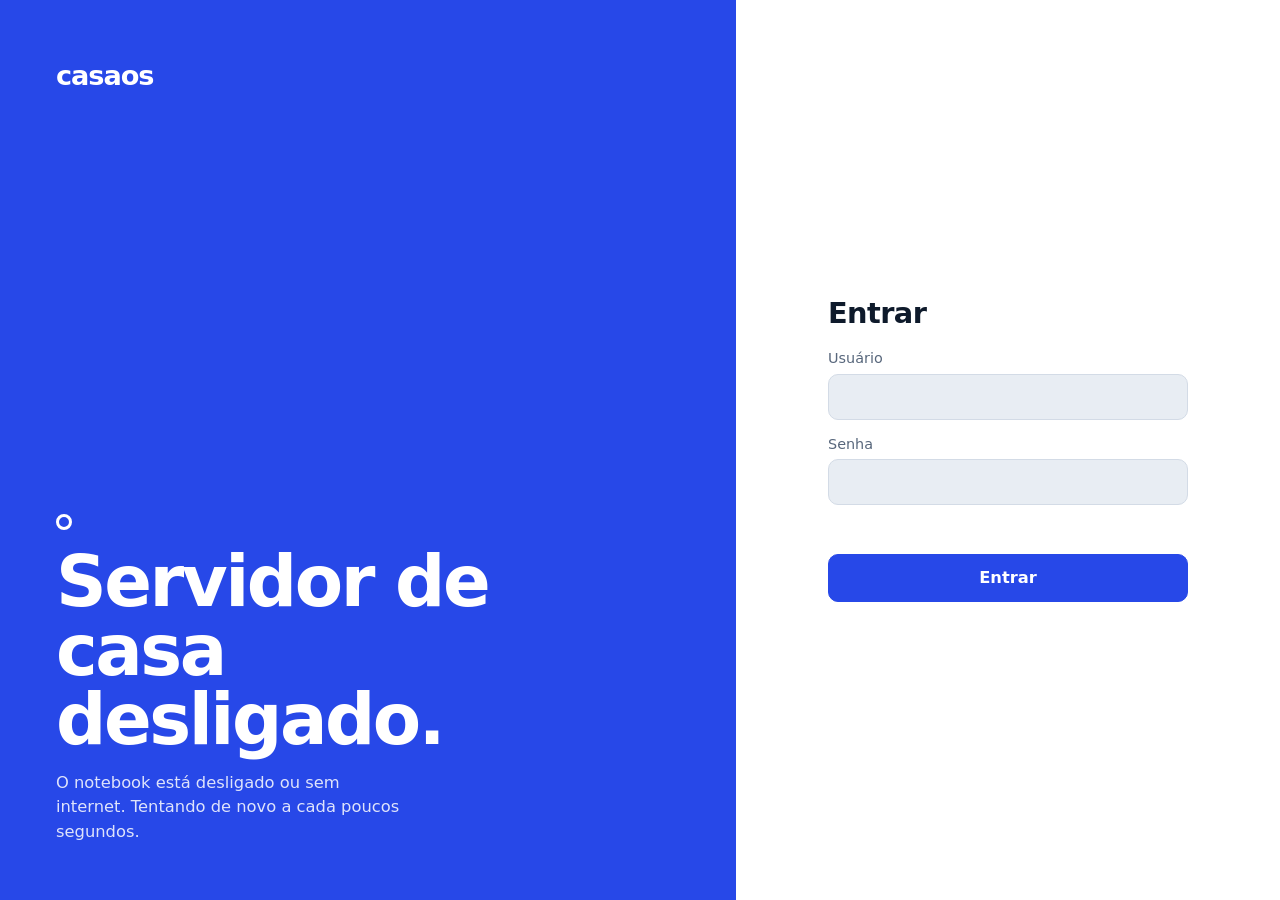
==== index.html @ 0e802aeb "Add files via upload" ====
<!doctype html>
<html lang="pt-BR">
<head>
  <meta charset="utf-8">
  <meta name="viewport" content="width=device-width, initial-scale=1, viewport-fit=cover">
  <meta http-equiv="Content-Security-Policy" content="default-src 'self'; img-src 'self' https: http://localhost:* http://127.0.0.1:* blob: data:; media-src 'self' https: http://localhost:* http://127.0.0.1:* blob:; connect-src 'self' https: http://localhost:* http://127.0.0.1:*; object-src 'none'; base-uri 'none'">
  <meta name="theme-color" content="#2748e8">
  <title>casaos</title>
  <link rel="stylesheet" href="style.css">
</head>
<body>
  <!-- entrada -->
  <div id="login" class="login" hidden>
    <section class="hero" aria-live="polite">
      <div class="wordmark">casaos</div>
      <div class="hero-status">
        <span id="dot" class="dot" aria-hidden="true"></span>
        <h1 id="hero-title">Procurando o servidor de casa…</h1>
        <p id="hero-detail">Seus arquivos ficam no disco de casa, não no de ninguém.</p>
      </div>
    </section>
    <section class="login-panel">
      <form id="login-form" class="login-form">
        <h2>Entrar</h2>
        <label>Usuário <input name="username" autocomplete="username" autocapitalize="none" required></label>
        <label>Senha <input name="password" type="password" autocomplete="current-password" required></label>
        <p id="login-error" class="error" role="alert"></p>
        <button class="primary big" type="submit">Entrar</button>
      </form>
    </section>
  </div>

  <!-- aplicativo -->
  <div id="app" class="app" hidden>
    <aside class="rail">
      <div class="wordmark">casaos</div>
      <nav class="nav" aria-label="Seções">
        <button class="nav-btn" data-view="files"><i class="ico" data-icon="folder"></i><span>Arquivos</span></button>
        <button class="nav-btn" data-view="photos"><i class="ico" data-icon="photos"></i><span>Fotos</span></button>
        <button class="nav-btn" data-view="trash"><i class="ico" data-icon="trash"></i><span>Lixeira</span></button>
        <button class="nav-btn" data-view="admin" id="nav-admin" hidden><i class="ico" data-icon="shield"></i><span>Administração</span></button>
      </nav>
      <div class="meter">
        <div class="meter-bar"><span id="meter-fill"></span></div>
        <div id="meter-text" class="small muted"></div>
      </div>
      <div class="me">
        <b id="me-name"></b>
        <button id="btn-password" class="link">Trocar senha</button>
        <button id="btn-logout" class="link">Sair</button>
      </div>
    </aside>

    <main>
      <!-- Arquivos -->
      <section id="view-files" hidden>
        <div class="toolbar">
          <nav id="crumbs" class="crumbs" aria-label="Caminho"></nav>
          <div class="actions">
            <div class="seg" role="group" aria-label="Modo de exibição">
              <button id="mode-list" aria-label="Lista"><i class="ico" data-icon="list"></i></button>
              <button id="mode-tiles" aria-label="Grade"><i class="ico" data-icon="grid"></i></button>
            </div>
            <button id="btn-folder"><i class="ico" data-icon="plus"></i>Nova pasta</button>
            <label class="btn primary"><i class="ico" data-icon="upload"></i>Enviar
              <input id="file-input" type="file" multiple hidden>
            </label>
          </div>
        </div>
        <div id="upload-status" class="upload-status" hidden>
          <div class="meter-bar"><span id="upload-fill"></span></div>
          <span id="upload-text" class="small"></span>
        </div>
        <div id="dropzone" class="dropzone">
          <ul id="list" class="list"></ul>
          <p id="empty" class="empty" hidden>Esta pasta está vazia. Arraste arquivos para cá ou toque em Enviar.</p>
        </div>
      </section>

      <!-- Fotos -->
      <section id="view-photos" hidden>
        <div class="toolbar">
          <h2 class="page-title">Fotos</h2>
          <div class="actions">
            <label class="btn primary"><i class="ico" data-icon="upload"></i>Enviar fotos
              <input id="photo-input" type="file" accept="image/*,video/*" multiple hidden>
            </label>
          </div>
        </div>
        <div id="photo-upload" class="upload-status" hidden>
          <div class="meter-bar"><span id="photo-fill"></span></div>
          <span id="photo-text" class="small"></span>
        </div>
        <div id="mosaic"></div>
        <p id="photos-empty" class="empty" hidden>Nenhuma foto ainda. Envie fotos e vídeos e eles aparecem aqui, do mais novo para o mais antigo.</p>
        <div id="sentinel" class="sentinel" hidden>Carregando…</div>
      </section>

      <!-- Lixeira -->
      <section id="view-trash" hidden>
        <div class="toolbar">
          <h2 class="page-title">Lixeira</h2>
          <div class="actions"><button id="btn-empty" class="danger">Esvaziar lixeira</button></div>
        </div>
        <p id="trash-note" class="muted"></p>
        <div class="panel"><ul id="trash-list" class="list"></ul>
          <p id="trash-empty" class="empty" hidden>A lixeira está vazia.</p></div>
      </section>

      <!-- Administração -->
      <section id="view-admin" hidden>
        <h2 class="page-title">Administração</h2>
        <h3>Armazenamento</h3>
        <div id="storage-card" class="panel pad"></div>

        <h3>Usuários</h3>
        <form id="user-form" class="panel pad user-form">
          <input name="username" placeholder="Nome de usuário" autocapitalize="none" required>
          <input name="password" type="password" placeholder="Senha (mínimo 8)" minlength="8" required>
          <input name="quota" type="number" min="0" step="0.5" placeholder="Limite em GB (vazio = sem limite)">
          <label class="check"><input name="is_admin" type="checkbox"> Administrador</label>
          <button class="primary" type="submit">Criar usuário</button>
        </form>
        <p id="user-error" class="error" role="alert"></p>
        <div class="table-wrap"><table id="users"></table></div>

        <h3>Atividade recente</h3>
        <div class="table-wrap"><table id="logs"></table></div>
      </section>
    </main>
  </div>

  <div id="toast" class="toast" role="status" hidden></div>

  <dialog id="ask">
    <form method="dialog" id="ask-form">
      <h3 id="ask-title"></h3>
      <input id="ask-input" required>
      <menu>
        <button type="button" id="ask-cancel">Cancelar</button>
        <button class="primary" id="ask-ok">Confirmar</button>
      </menu>
    </form>
  </dialog>

  <dialog id="preview" class="preview">
    <div class="pv-bar">
      <span id="pv-name" class="pv-name"></span>
      <a id="pv-download" class="btn" href="#"><i class="ico" data-icon="download"></i>Baixar</a>
      <button id="pv-close">Fechar</button>
    </div>
    <button id="pv-prev" class="pv-nav pv-prev" aria-label="Anterior">‹</button>
    <div id="pv-body" class="pv-body"></div>
    <button id="pv-next" class="pv-nav pv-next" aria-label="Próximo">›</button>
  </dialog>

  <script src="config.js"></script>
  <script src="app.js"></script>
</body>
</html>
---- style.css ----
@font-face { font-family: "Bricolage"; src: url(fonts/bricolage.woff2) format("woff2"); font-weight: 200 800; font-display: swap; }
@font-face { font-family: "Instrument"; src: url(fonts/instrument.woff2) format("woff2"); font-weight: 400 700; font-display: swap; }

:root {
  --bg: #e8edf3;
  --surface: #ffffff;
  --ink: #0e1a2b;
  --muted: #58677c;
  --line: #d3dbe6;
  --accent: #2748e8;
  --accent-ink: #ffffff;
  --accent-soft: #e0e6fd;
  --sun: #ffc83d;
  --danger: #c93428;
  --display: "Bricolage", "Segoe UI Variable Display", "Segoe UI", system-ui, sans-serif;
  --body: "Instrument", "Segoe UI Variable Text", "Segoe UI", system-ui, sans-serif;
  --r: 12px;
}
@media (prefers-color-scheme: dark) {
  :root {
    --bg: #0b1220; --surface: #131c2e; --ink: #e9eef8; --muted: #9aa9c0; --line: #24324c;
    --accent: #8ea2ff; --accent-ink: #0b1220; --accent-soft: #1b2a55; --danger: #ff8a7d;
  }
}

* { box-sizing: border-box; }
[hidden] { display: none !important; }
html, body { height: 100%; }
body { margin: 0; background: var(--bg); color: var(--ink); font: 15.5px/1.5 var(--body); -webkit-text-size-adjust: 100%; }
h1, h2, h3 { margin: 0; font-family: var(--display); line-height: 1.1; letter-spacing: -.02em; }
h3 { font-size: 1.15rem; margin: 30px 0 10px; }
.muted { color: var(--muted); }
.small { font-size: .85rem; }
.error { color: var(--danger); min-height: 1.4em; margin: 0; font-size: .92rem; }
code { font-family: ui-monospace, "Cascadia Mono", Consolas, monospace; font-size: .9em; }

/* controles */
button, .btn, input:not([type=checkbox]) {
  font: inherit; color: inherit; border: 1px solid var(--line); border-radius: 10px;
  background: var(--surface); padding: 8px 14px; min-height: 40px;
}
button, .btn { cursor: pointer; display: inline-flex; align-items: center; gap: 8px; white-space: nowrap; }
button:hover, .btn:hover { border-color: var(--accent); }
.primary { background: var(--accent); color: var(--accent-ink); border-color: var(--accent); font-weight: 600; }
.primary:hover { filter: brightness(1.1); }
.danger { color: var(--danger); }
.big { min-height: 48px; justify-content: center; font-size: 1.02rem; }
.link { border: 0; background: none; padding: 2px 0; min-height: 0; color: var(--muted); text-decoration: underline; text-underline-offset: 3px; }
:focus-visible { outline: 3px solid var(--accent); outline-offset: 2px; }
.ico { display: inline-grid; width: 20px; height: 20px; flex: none; }
.ico svg { width: 100%; height: 100%; fill: none; stroke: currentColor; stroke-width: 1.8; stroke-linecap: round; stroke-linejoin: round; }
.ico svg .fill { fill: currentColor; stroke: none; }

/* ---------- entrada ---------- */
.login { min-height: 100%; display: grid; grid-template-columns: 1.15fr .85fr; }
.hero { background: var(--accent); color: #fff; padding: clamp(24px, 5vw, 56px); display: flex; flex-direction: column; justify-content: space-between; gap: 48px; }
:root .hero { --accent-ink: #fff; }
@media (prefers-color-scheme: dark) { .hero { background: #1d2f8f; } }
.wordmark { font-family: var(--display); font-weight: 800; font-size: 1.7rem; letter-spacing: -.04em; }
.hero-status { max-width: 36rem; }
.hero-status h1 { font-size: clamp(2.3rem, 5.6vw, 4.4rem); font-weight: 700; letter-spacing: -.035em; line-height: .98; margin-top: 18px; }
.hero-status p { margin: 16px 0 0; max-width: 34ch; opacity: .85; font-size: 1.02rem; }
.dot { display: block; width: 16px; height: 16px; border-radius: 50%; border: 3px solid #fff; background: transparent; }
.dot.on { background: var(--sun); border-color: var(--sun); box-shadow: 0 0 0 0 rgba(255, 200, 61, .6); animation: pulse 2.4s ease-out infinite; }
.dot.disk { background: var(--sun); border-color: #fff; }
@keyframes pulse { 70% { box-shadow: 0 0 0 14px rgba(255, 200, 61, 0); } 100% { box-shadow: 0 0 0 0 rgba(255, 200, 61, 0); } }
.login-panel { display: grid; place-items: center; padding: 28px; background: var(--surface); }
.login-form { width: min(360px, 100%); display: grid; gap: 14px; }
.login-form h2 { font-size: 1.8rem; margin-bottom: 4px; }
.login-form label { display: grid; gap: 4px; font-size: .9rem; color: var(--muted); }
.login-form input { color: var(--ink); min-height: 46px; background: var(--bg); }

/* ---------- aplicativo ---------- */
.app { display: grid; grid-template-columns: 240px 1fr; min-height: 100%; }
.rail { background: var(--surface); border-right: 1px solid var(--line); padding: 22px 14px; display: flex; flex-direction: column; gap: 26px; position: sticky; top: 0; height: 100vh; }
.rail .wordmark { padding: 0 10px; color: var(--accent); }
.nav { display: grid; gap: 2px; }
.nav-btn { border-color: transparent; background: none; width: 100%; padding: 10px; font-weight: 500; }
.nav-btn:hover { background: var(--bg); border-color: transparent; }
.nav-btn.active { background: var(--accent-soft); color: var(--accent); font-weight: 650; }
.meter { margin-top: auto; padding: 0 10px; display: grid; gap: 6px; }
.meter-bar { height: 6px; background: var(--accent-soft); border-radius: 99px; overflow: hidden; }
.meter-bar span { display: block; height: 100%; width: 0; background: var(--accent); border-radius: 99px; transition: width .3s; }
.meter-bar span.full { background: var(--danger); }
.me { display: grid; gap: 4px; justify-items: start; padding: 0 10px; }
main { padding: 26px clamp(14px, 3vw, 44px) 80px; min-width: 0; }

.toolbar { display: flex; gap: 12px 16px; align-items: center; justify-content: space-between; flex-wrap: wrap; margin-bottom: 16px; }
.actions { display: flex; gap: 8px; flex-wrap: wrap; align-items: center; }
.page-title { font-size: clamp(1.5rem, 2.6vw, 2rem); font-weight: 700; }
.crumbs { display: flex; flex-wrap: wrap; align-items: center; font-family: var(--display); font-size: clamp(1.4rem, 2.6vw, 2rem); font-weight: 700; letter-spacing: -.02em; min-width: 0; }
.crumbs button { border: 0; background: none; padding: 2px 6px; min-height: 0; font: inherit; color: var(--muted); border-radius: 8px; }
.crumbs button:hover { color: var(--accent); }
.crumbs button[aria-current] { color: var(--ink); cursor: default; }
.crumbs .sep { color: var(--line); padding: 0 2px; }
.seg { display: inline-flex; border: 1px solid var(--line); border-radius: 10px; overflow: hidden; background: var(--surface); }
.seg button { border: 0; border-radius: 0; min-height: 38px; padding: 6px 10px; }
.seg button[aria-pressed=true] { background: var(--accent-soft); color: var(--accent); }

.upload-status { display: grid; gap: 6px; margin-bottom: 12px; }
.dropzone { min-height: 240px; border-radius: var(--r); }
.dropzone.over { outline: 3px dashed var(--accent); outline-offset: 4px; }
.panel { background: var(--surface); border: 1px solid var(--line); border-radius: var(--r); overflow: hidden; }
.pad { padding: 16px; }
.empty { padding: 56px 20px; text-align: center; color: var(--muted); margin: 0; max-width: 46ch; margin-inline: auto; }

/* lista */
.list { list-style: none; margin: 0; padding: 0; }
.list.rows { background: var(--surface); border: 1px solid var(--line); border-radius: var(--r); overflow: hidden; }
.row { display: grid; grid-template-columns: 1fr auto auto; gap: 12px; align-items: center; padding: 6px 8px 6px 12px; border-bottom: 1px solid var(--line); }
.row:last-child { border-bottom: 0; }
.open { display: flex; align-items: center; gap: 12px; min-width: 0; border: 0; background: none; padding: 4px 0; text-align: left; min-height: 0; }
.open:hover b { color: var(--accent); }
.open b { overflow: hidden; text-overflow: ellipsis; white-space: nowrap; font-weight: 550; }
.thumb { width: 44px; height: 44px; border-radius: 8px; background: var(--accent-soft); color: var(--accent); display: grid; place-items: center; font-size: .7rem; font-weight: 700; flex: none; overflow: hidden; position: relative; }
.thumb img { width: 100%; height: 100%; object-fit: cover; display: block; }
.thumb .ico { width: 24px; height: 24px; }
.meta { color: var(--muted); font-size: .85rem; white-space: nowrap; }
.more { border-color: transparent; background: none; padding: 6px; min-height: 40px; min-width: 40px; justify-content: center; }
.more:hover { background: var(--bg); border-color: transparent; }

/* grade */
.list.tiles { display: grid; grid-template-columns: repeat(auto-fill, minmax(148px, 1fr)); gap: 14px; }
.tile { position: relative; display: grid; gap: 6px; }
.tile .open { flex-direction: column; align-items: stretch; gap: 8px; }
.tile .thumb { width: 100%; height: auto; aspect-ratio: 1; border-radius: var(--r); font-size: .9rem; }
.tile .thumb .ico { width: 44px; height: 44px; }
.tile .open b { font-size: .9rem; text-align: left; }
.tile .more { position: absolute; top: 6px; right: 6px; background: color-mix(in srgb, var(--surface) 88%, transparent); border-radius: 8px; min-height: 34px; min-width: 34px; padding: 4px; }

/* menu */
.menu { position: fixed; z-index: 40; background: var(--surface); border: 1px solid var(--line); border-radius: 12px; padding: 4px; min-width: 180px; box-shadow: 0 10px 30px rgba(14, 26, 43, .22); display: grid; }
.menu button { border: 0; background: none; justify-content: flex-start; border-radius: 8px; min-height: 40px; }
.menu button:hover, .menu button:focus-visible { background: var(--bg); }

/* fotos */
.month { position: sticky; top: 0; z-index: 2; background: var(--bg); font: 700 1.2rem var(--display); letter-spacing: -.01em; padding: 16px 0 8px; }
.mosaic-grid { display: grid; grid-template-columns: repeat(auto-fill, minmax(128px, 1fr)); gap: 3px; }
.shot { position: relative; aspect-ratio: 1; padding: 0; border: 0; border-radius: 0; background: var(--accent-soft); overflow: hidden; min-height: 0; display: block; }
.shot img, .shot video { width: 100%; height: 100%; object-fit: cover; display: block; }
.shot:hover img, .shot:hover video { filter: brightness(1.08); }
.shot .badge { position: absolute; left: 6px; bottom: 6px; width: 24px; height: 24px; border-radius: 50%; background: rgba(0, 0, 0, .55); color: #fff; display: grid; place-items: center; }
.shot .badge .ico { width: 14px; height: 14px; }
.sentinel { text-align: center; color: var(--muted); padding: 24px; }

/* admin */
.stat { display: flex; gap: 32px; flex-wrap: wrap; margin-top: 14px; }
.stat div { display: grid; }
.stat b { font: 700 1.5rem var(--display); letter-spacing: -.02em; }
.pill { display: inline-block; padding: 1px 12px; border-radius: 99px; font-size: .82rem; font-weight: 650; background: var(--accent-soft); color: var(--accent); }
.pill.off { background: #fbe9c3; color: #7a5410; }
.user-form { display: grid; grid-template-columns: repeat(auto-fit, minmax(180px, 1fr)); gap: 10px; align-items: center; }
.check { display: flex; gap: 8px; align-items: center; }
.table-wrap { overflow-x: auto; background: var(--surface); border: 1px solid var(--line); border-radius: var(--r); }
table { border-collapse: collapse; width: 100%; min-width: 600px; }
th, td { text-align: left; padding: 10px 14px; border-bottom: 1px solid var(--line); vertical-align: middle; }
th { font-weight: 600; color: var(--muted); font-size: .85rem; }
tr:last-child td { border-bottom: 0; }
td .actions button { min-height: 34px; padding: 4px 10px; font-size: .88rem; }

/* diálogos, aviso e visualizador */
dialog { border: 1px solid var(--line); border-radius: 16px; background: var(--surface); color: var(--ink); padding: 22px; width: min(400px, calc(100% - 32px)); }
dialog::backdrop { background: rgba(8, 14, 26, .6); }
dialog form { display: grid; gap: 14px; }
dialog input { width: 100%; }
menu { display: flex; gap: 8px; justify-content: flex-end; margin: 0; padding: 0; }
.toast { position: fixed; z-index: 60; left: 50%; bottom: calc(24px + env(safe-area-inset-bottom)); transform: translateX(-50%); max-width: min(92vw, 520px); background: var(--ink); color: var(--bg); padding: 12px 18px; border-radius: 12px; font-weight: 500; }
.toast.bad { background: var(--danger); color: #fff; }

dialog.preview { width: 100vw; max-width: 100vw; height: 100vh; height: 100dvh; max-height: none; margin: 0; padding: 0; border: 0; border-radius: 0; background: #070c16; color: #fff; }
.pv-bar { position: absolute; z-index: 3; top: 0; left: 0; right: 0; display: flex; gap: 8px; align-items: center; padding: calc(10px + env(safe-area-inset-top)) 12px 10px; background: linear-gradient(#070c16, transparent); }
.pv-bar .btn, .pv-bar button { background: rgba(255, 255, 255, .12); color: #fff; border-color: transparent; }
.pv-name { flex: 1; min-width: 0; overflow: hidden; text-overflow: ellipsis; white-space: nowrap; font-weight: 550; }
.pv-body { height: 100%; display: grid; place-items: center; padding: 64px 12px 24px; }
.pv-body img, .pv-body video { max-width: 100%; max-height: 100%; }
.pv-body audio { width: min(90%, 480px); }
.pv-nav { position: absolute; z-index: 3; top: 50%; transform: translateY(-50%); font-size: 2rem; line-height: 1; padding: 10px 16px; background: rgba(255, 255, 255, .12); color: #fff; border-color: transparent; justify-content: center; }
.pv-prev { left: 10px; } .pv-next { right: 10px; }

/* ---------- celular ---------- */
@media (max-width: 800px) {
  .login { grid-template-columns: 1fr; grid-template-rows: auto 1fr; }
  .hero { gap: 28px; padding-bottom: 36px; }
  .hero-status h1 { font-size: clamp(2rem, 9vw, 2.8rem); }
  .app { grid-template-columns: 1fr; }
  .rail { position: static; height: auto; flex-direction: row; flex-wrap: wrap; align-items: center; gap: 8px 14px; padding: calc(12px + env(safe-area-inset-top)) 16px 12px; border-right: 0; border-bottom: 1px solid var(--line); }
  .rail .wordmark { padding: 0; }
  .nav { position: fixed; z-index: 20; left: 0; right: 0; bottom: 0; display: flex; background: var(--surface); border-top: 1px solid var(--line); padding: 6px 6px calc(6px + env(safe-area-inset-bottom)); gap: 0; }
  .nav-btn { flex: 1; flex-direction: column; gap: 2px; font-size: .74rem; padding: 6px 2px; min-height: 52px; justify-content: center; }
  .me { display: flex; gap: 14px; align-items: center; margin-left: auto; padding: 0; }
  .me b { display: none; }
  .meter { order: 9; flex-basis: 100%; margin: 0; padding: 0; }
  main { padding-bottom: 110px; }
  .row { grid-template-columns: 1fr auto; }
  .row .meta { display: none; }
  .actions .btn, .actions > button { flex: 1; justify-content: center; }
  .seg { flex: none; }
  .pv-body { padding: 64px 0 16px; }
  .pv-nav { display: none; }
}
@media (prefers-reduced-motion: reduce) { * { animation: none !important; transition: none !important; } }
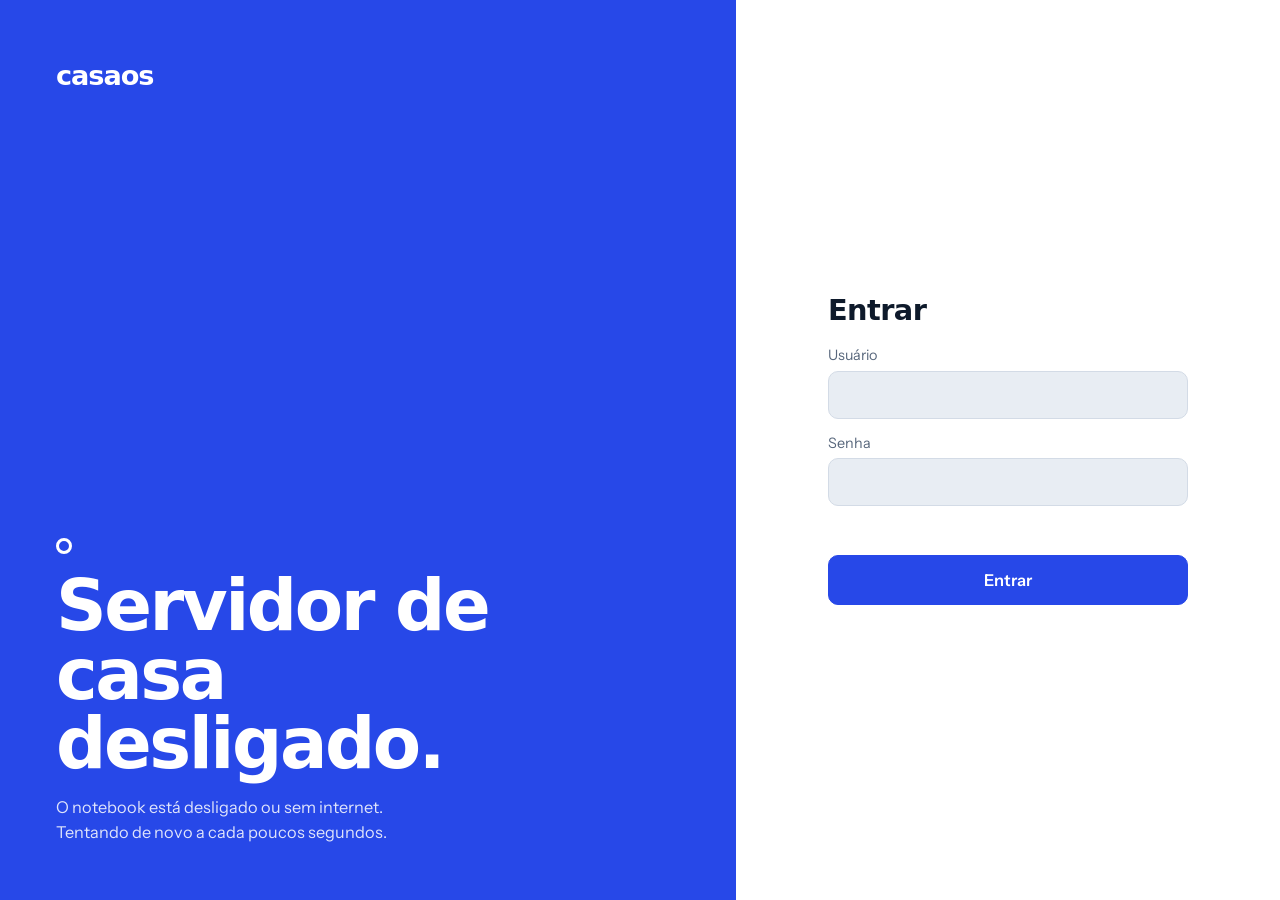
==== commit 84cc2908: "Add files via upload" ====
--- a/index.html
+++ b/index.html
@@ -6,6 +6,7 @@
   <meta http-equiv="Content-Security-Policy" content="default-src 'self'; img-src 'self' https: http://localhost:* http://127.0.0.1:* blob: data:; media-src 'self' https: http://localhost:* http://127.0.0.1:* blob:; connect-src 'self' https: http://localhost:* http://127.0.0.1:*; object-src 'none'; base-uri 'none'">
   <meta name="theme-color" content="#2748e8">
   <title>casaos</title>
+  <script src="theme-init.js"></script>
   <link rel="stylesheet" href="style.css">
 </head>
 <body>
@@ -22,7 +23,7 @@
     <section class="login-panel">
       <form id="login-form" class="login-form">
         <h2>Entrar</h2>
-        <label>Usuário <input name="username" autocomplete="username" autocapitalize="none" required></label>
+        <label>Usuário <input name="username" autocomplete="username" autocapitalize="none" autocorrect="off" required></label>
         <label>Senha <input name="password" type="password" autocomplete="current-password" required></label>
         <p id="login-error" class="error" role="alert"></p>
         <button class="primary big" type="submit">Entrar</button>
@@ -32,13 +33,15 @@
 
   <!-- aplicativo -->
   <div id="app" class="app" hidden>
-    <aside class="rail">
+    <header class="rail">
       <div class="wordmark">casaos</div>
+      <button id="chip" class="chip" aria-label="Meu espaço e perfil"><span id="chip-text"></span></button>
       <nav class="nav" aria-label="Seções">
         <button class="nav-btn" data-view="files"><i class="ico" data-icon="folder"></i><span>Arquivos</span></button>
         <button class="nav-btn" data-view="photos"><i class="ico" data-icon="photos"></i><span>Fotos</span></button>
         <button class="nav-btn" data-view="trash"><i class="ico" data-icon="trash"></i><span>Lixeira</span></button>
-        <button class="nav-btn" data-view="admin" id="nav-admin" hidden><i class="ico" data-icon="shield"></i><span>Administração</span></button>
+        <button class="nav-btn" data-view="profile"><i class="ico" data-icon="user"></i><span>Perfil</span></button>
+        <button class="nav-btn" data-view="admin" id="nav-admin" hidden><i class="ico" data-icon="shield"></i><span>Admin</span></button>
       </nav>
       <div class="meter">
         <div class="meter-bar"><span id="meter-fill"></span></div>
@@ -46,34 +49,34 @@
       </div>
       <div class="me">
         <b id="me-name"></b>
-        <button id="btn-password" class="link">Trocar senha</button>
-        <button id="btn-logout" class="link">Sair</button>
+        <button id="btn-logout-rail" class="link">Sair</button>
       </div>
-    </aside>
+    </header>
 
     <main>
       <!-- Arquivos -->
       <section id="view-files" hidden>
+        <div class="mobile-head mobile-only">
+          <button id="back-btn" class="back" aria-label="Voltar" hidden><i class="ico" data-icon="back"></i></button>
+          <h2 id="folder-title">Meus arquivos</h2>
+        </div>
         <div class="toolbar">
-          <nav id="crumbs" class="crumbs" aria-label="Caminho"></nav>
+          <nav id="crumbs" class="crumbs desktop-only" aria-label="Caminho"></nav>
           <div class="actions">
+            <select id="sort" aria-label="Ordenar por">
+              <option value="name">Nome</option><option value="date">Data</option><option value="size">Tamanho</option>
+            </select>
             <div class="seg" role="group" aria-label="Modo de exibição">
               <button id="mode-list" aria-label="Lista"><i class="ico" data-icon="list"></i></button>
               <button id="mode-tiles" aria-label="Grade"><i class="ico" data-icon="grid"></i></button>
             </div>
-            <button id="btn-folder"><i class="ico" data-icon="plus"></i>Nova pasta</button>
-            <label class="btn primary"><i class="ico" data-icon="upload"></i>Enviar
-              <input id="file-input" type="file" multiple hidden>
-            </label>
-          </div>
-        </div>
-        <div id="upload-status" class="upload-status" hidden>
-          <div class="meter-bar"><span id="upload-fill"></span></div>
-          <span id="upload-text" class="small"></span>
+            <button id="btn-folder" class="desktop-only"><i class="ico" data-icon="plus"></i>Nova pasta</button>
+            <button id="btn-upload" class="btn primary desktop-only"><i class="ico" data-icon="upload"></i>Enviar</button>
+          </div>
         </div>
         <div id="dropzone" class="dropzone">
           <ul id="list" class="list"></ul>
-          <p id="empty" class="empty" hidden>Esta pasta está vazia. Arraste arquivos para cá ou toque em Enviar.</p>
+          <p id="empty" class="empty" hidden>Esta pasta está vazia. Toque no + para enviar arquivos ou criar uma pasta.</p>
         </div>
       </section>
 
@@ -81,18 +84,10 @@
       <section id="view-photos" hidden>
         <div class="toolbar">
           <h2 class="page-title">Fotos</h2>
-          <div class="actions">
-            <label class="btn primary"><i class="ico" data-icon="upload"></i>Enviar fotos
-              <input id="photo-input" type="file" accept="image/*,video/*" multiple hidden>
-            </label>
-          </div>
-        </div>
-        <div id="photo-upload" class="upload-status" hidden>
-          <div class="meter-bar"><span id="photo-fill"></span></div>
-          <span id="photo-text" class="small"></span>
+          <div class="actions"><button id="btn-photo-upload" class="btn primary desktop-only"><i class="ico" data-icon="upload"></i>Enviar fotos</button></div>
         </div>
         <div id="mosaic"></div>
-        <p id="photos-empty" class="empty" hidden>Nenhuma foto ainda. Envie fotos e vídeos e eles aparecem aqui, do mais novo para o mais antigo.</p>
+        <p id="photos-empty" class="empty" hidden>Nenhuma foto ainda. Toque no + para enviar fotos e vídeos. Eles aparecem aqui, do mais novo para o mais antigo.</p>
         <div id="sentinel" class="sentinel" hidden>Carregando…</div>
       </section>
 
@@ -100,11 +95,64 @@
       <section id="view-trash" hidden>
         <div class="toolbar">
           <h2 class="page-title">Lixeira</h2>
-          <div class="actions"><button id="btn-empty" class="danger">Esvaziar lixeira</button></div>
+          <div class="actions"><button id="btn-empty" class="danger">Esvaziar</button></div>
         </div>
         <p id="trash-note" class="muted"></p>
-        <div class="panel"><ul id="trash-list" class="list"></ul>
+        <div class="panel"><ul id="trash-list" class="list rows"></ul>
           <p id="trash-empty" class="empty" hidden>A lixeira está vazia.</p></div>
+      </section>
+
+      <!-- Perfil -->
+      <section id="view-profile" hidden>
+        <div class="profile-head">
+          <div id="avatar" class="avatar" aria-hidden="true"></div>
+          <div class="grow">
+            <input id="p-name" placeholder="Nome de exibição" maxlength="40" aria-label="Nome de exibição">
+            <div id="p-user" class="muted small"></div>
+          </div>
+        </div>
+
+        <div class="panel pad" id="p-usage"></div>
+
+        <h3>Aparência</h3>
+        <div class="panel pad settings">
+          <div class="setting"><span>Tema</span>
+            <div class="seg" data-setting="theme">
+              <button data-val="auto">Automático</button><button data-val="light">Claro</button><button data-val="dark">Escuro</button>
+            </div></div>
+          <div class="setting"><span>Cor de destaque</span>
+            <div class="swatches" data-setting="accent" role="group" aria-label="Cor de destaque">
+              <button class="swatch sw-cobalto" data-val="cobalto" aria-label="Cobalto"></button>
+              <button class="swatch sw-mar" data-val="mar" aria-label="Verde-mar"></button>
+              <button class="swatch sw-violeta" data-val="violeta" aria-label="Violeta"></button>
+              <button class="swatch sw-rosa" data-val="rosa" aria-label="Rosa"></button>
+              <button class="swatch sw-grafite" data-val="grafite" aria-label="Grafite"></button>
+            </div></div>
+        </div>
+
+        <h3>Arquivos</h3>
+        <div class="panel pad settings">
+          <div class="setting"><span>Visualização padrão</span>
+            <div class="seg" data-setting="files_view"><button data-val="list">Lista</button><button data-val="tiles">Grade</button></div></div>
+          <div class="setting"><span>Ordenar por</span>
+            <div class="seg" data-setting="files_sort"><button data-val="name">Nome</button><button data-val="date">Data</button><button data-val="size">Tamanho</button></div></div>
+        </div>
+
+        <h3>Fotos e vídeos</h3>
+        <div class="panel pad settings">
+          <div class="setting"><span>Tamanho das miniaturas</span>
+            <div class="seg" data-setting="photo_size"><button data-val="small">Pequeno</button><button data-val="medium">Médio</button><button data-val="large">Grande</button></div></div>
+          <div class="setting"><span>Pasta que recebe as fotos enviadas</span>
+            <input id="p-folder" maxlength="100" aria-label="Pasta de envio das fotos"></div>
+          <label class="setting"><span>Tocar vídeos ao abrir</span><input id="p-autoplay" type="checkbox" role="switch"></label>
+        </div>
+
+        <h3>Segurança</h3>
+        <div class="panel pad stack">
+          <button id="btn-password">Trocar senha</button>
+          <button id="btn-logout-others">Sair em todos os outros aparelhos</button>
+          <button id="btn-logout" class="danger">Sair deste aparelho</button>
+        </div>
       </section>
 
       <!-- Administração -->
@@ -113,21 +161,53 @@
         <h3>Armazenamento</h3>
         <div id="storage-card" class="panel pad"></div>
 
+        <details id="migrate" class="panel pad migrate">
+          <summary>Mudar o local de armazenamento (SSD → HD externo)</summary>
+          <p class="muted small">Recurso novo, ainda sem teste com disco real. Copia tudo para outro disco, confere cada arquivo e só então troca o local. Os arquivos antigos não são apagados. Enquanto copia, ninguém consegue enviar ou apagar arquivos.</p>
+          <label class="field">Pasta de destino <input id="mig-path" placeholder="Ex.: E:\NuvemPessoal" autocapitalize="none" autocorrect="off"></label>
+          <label class="field">Verificação dos arquivos copiados
+            <select id="mig-verify"><option value="full">Completa (mais segura)</option><option value="fast">Rápida (só o tamanho)</option></select></label>
+          <div class="actions wrap">
+            <button id="mig-check">Verificar destino</button>
+            <button id="mig-start" class="primary" disabled>Iniciar transferência</button>
+            <button id="mig-cancel" class="danger" hidden>Cancelar</button>
+          </div>
+          <ul id="mig-problems" class="problems"></ul>
+          <div id="mig-progress" class="mig-progress" hidden>
+            <div class="meter-bar"><span id="mig-fill"></span></div>
+            <p id="mig-text" class="small"></p>
+          </div>
+        </details>
+
         <h3>Usuários</h3>
         <form id="user-form" class="panel pad user-form">
-          <input name="username" placeholder="Nome de usuário" autocapitalize="none" required>
+          <input name="username" placeholder="Nome de usuário" autocapitalize="none" autocorrect="off" required>
           <input name="password" type="password" placeholder="Senha (mínimo 8)" minlength="8" required>
-          <input name="quota" type="number" min="0" step="0.5" placeholder="Limite em GB (vazio = sem limite)">
+          <input name="quota" type="number" min="0" step="0.5" inputmode="decimal" placeholder="Espaço em GB (opcional)">
+          <input name="maxfile" type="number" min="0" step="0.5" inputmode="decimal" placeholder="Máx. por arquivo, GB (opcional)">
           <label class="check"><input name="is_admin" type="checkbox"> Administrador</label>
           <button class="primary" type="submit">Criar usuário</button>
         </form>
         <p id="user-error" class="error" role="alert"></p>
-        <div class="table-wrap"><table id="users"></table></div>
+        <div id="users" class="ugrid"></div>
 
         <h3>Atividade recente</h3>
-        <div class="table-wrap"><table id="logs"></table></div>
+        <div id="logs" class="panel logs"></div>
       </section>
     </main>
+
+    <button id="fab" class="fab" aria-label="Adicionar" hidden><i class="ico" data-icon="plus"></i></button>
+
+    <div id="upbar" class="upbar" hidden>
+      <div class="up-row"><span id="up-text" class="small"></span><button id="up-cancel" class="link">Cancelar</button></div>
+      <div class="meter-bar"><span id="up-fill"></span></div>
+    </div>
+  </div>
+
+  <div hidden>
+    <input id="file-input" type="file" multiple>
+    <input id="photo-input" type="file" accept="image/*,video/*,.heic,.heif" multiple>
+    <input id="camera-input" type="file" accept="image/*" capture="environment">
   </div>
 
   <div id="toast" class="toast" role="status" hidden></div>
@@ -143,11 +223,18 @@
     </form>
   </dialog>
 
+  <dialog id="sheet" class="sheet">
+    <div class="sheet-handle" aria-hidden="true"></div>
+    <div id="sheet-title" class="sheet-title"></div>
+    <div id="sheet-body" class="sheet-body"></div>
+  </dialog>
+
   <dialog id="preview" class="preview">
     <div class="pv-bar">
       <span id="pv-name" class="pv-name"></span>
-      <a id="pv-download" class="btn" href="#"><i class="ico" data-icon="download"></i>Baixar</a>
-      <button id="pv-close">Fechar</button>
+      <span id="pv-count" class="pv-count"></span>
+      <a id="pv-download" class="btn" href="#"><i class="ico" data-icon="download"></i><span class="lbl">Baixar</span></a>
+      <button id="pv-close" aria-label="Fechar"><i class="ico" data-icon="close"></i><span class="lbl">Fechar</span></button>
     </div>
     <button id="pv-prev" class="pv-nav pv-prev" aria-label="Anterior">‹</button>
     <div id="pv-body" class="pv-body"></div>
--- a/style.css
+++ b/style.css
@@ -1,79 +1,91 @@
 @font-face { font-family: "Bricolage"; src: url(fonts/bricolage.woff2) format("woff2"); font-weight: 200 800; font-display: swap; }
 @font-face { font-family: "Instrument"; src: url(fonts/instrument.woff2) format("woff2"); font-weight: 400 700; font-display: swap; }
 
+/* ---------- tema (claro/escuro) e cor de destaque ---------- */
 :root {
-  --bg: #e8edf3;
-  --surface: #ffffff;
-  --ink: #0e1a2b;
-  --muted: #58677c;
-  --line: #d3dbe6;
-  --accent: #2748e8;
-  --accent-ink: #ffffff;
-  --accent-soft: #e0e6fd;
-  --sun: #ffc83d;
-  --danger: #c93428;
+  --bg: #e8edf3; --surface: #ffffff; --ink: #0e1a2b; --muted: #58677c; --line: #d3dbe6;
+  --accent: #2748e8; --accent-soft: #e0e6fd; --accent-ink: #ffffff; --hero: #2748e8;
+  --sun: #ffc83d; --danger: #c93428; --warn-bg: #fbe9c3; --warn-ink: #7a5410;
   --display: "Bricolage", "Segoe UI Variable Display", "Segoe UI", system-ui, sans-serif;
   --body: "Instrument", "Segoe UI Variable Text", "Segoe UI", system-ui, sans-serif;
-  --r: 12px;
-}
-@media (prefers-color-scheme: dark) {
-  :root {
-    --bg: #0b1220; --surface: #131c2e; --ink: #e9eef8; --muted: #9aa9c0; --line: #24324c;
-    --accent: #8ea2ff; --accent-ink: #0b1220; --accent-soft: #1b2a55; --danger: #ff8a7d;
-  }
-}
-
-* { box-sizing: border-box; }
+  --r: 12px; --shot: 150px; --topbar-h: 56px; --tabbar-h: 64px;
+  color-scheme: light;
+}
+:root[data-accent=mar] { --accent: #0b7a6e; --accent-soft: #d6efea; --hero: #0b7a6e; }
+:root[data-accent=violeta] { --accent: #6b3fd4; --accent-soft: #e8e0fa; --hero: #6b3fd4; }
+:root[data-accent=rosa] { --accent: #d02b78; --accent-soft: #fbdfec; --hero: #d02b78; }
+:root[data-accent=grafite] { --accent: #2b3645; --accent-soft: #dfe4ea; --hero: #2b3645; }
+
+:root[data-mode=dark] {
+  --bg: #0b1220; --surface: #131c2e; --ink: #e9eef8; --muted: #9aa9c0; --line: #24324c;
+  --accent: #8ea2ff; --accent-soft: #1b2a55; --accent-ink: #0b1220; --hero: #1d2f8f;
+  --danger: #ff8a7d; --warn-bg: #3a2f14; --warn-ink: #f0cf85; color-scheme: dark;
+}
+:root[data-mode=dark][data-accent=mar] { --accent: #4cc2b0; --accent-soft: #123a35; --hero: #0a4a43; }
+:root[data-mode=dark][data-accent=violeta] { --accent: #b69cff; --accent-soft: #2c2057; --hero: #3e2790; }
+:root[data-mode=dark][data-accent=rosa] { --accent: #ff7fb4; --accent-soft: #4a1830; --hero: #7d1a48; }
+:root[data-mode=dark][data-accent=grafite] { --accent: #c4cfdd; --accent-soft: #263142; --hero: #1c2430; }
+
+:root[data-photo=small] { --shot: 104px; }
+:root[data-photo=large] { --shot: 230px; }
+
+* { box-sizing: border-box; -webkit-tap-highlight-color: transparent; }
 [hidden] { display: none !important; }
 html, body { height: 100%; }
-body { margin: 0; background: var(--bg); color: var(--ink); font: 15.5px/1.5 var(--body); -webkit-text-size-adjust: 100%; }
+body { margin: 0; background: var(--bg); color: var(--ink); font: 15.5px/1.5 var(--body); -webkit-text-size-adjust: 100%; overscroll-behavior-y: none; }
 h1, h2, h3 { margin: 0; font-family: var(--display); line-height: 1.1; letter-spacing: -.02em; }
 h3 { font-size: 1.15rem; margin: 30px 0 10px; }
 .muted { color: var(--muted); }
 .small { font-size: .85rem; }
+.grow { flex: 1; min-width: 0; }
 .error { color: var(--danger); min-height: 1.4em; margin: 0; font-size: .92rem; }
-code { font-family: ui-monospace, "Cascadia Mono", Consolas, monospace; font-size: .9em; }
+code { font-family: ui-monospace, "Cascadia Mono", Consolas, monospace; font-size: .9em; word-break: break-all; }
+.mobile-only { display: none; }
 
 /* controles */
-button, .btn, input:not([type=checkbox]) {
+button, .btn, input:not([type=checkbox]), select {
   font: inherit; color: inherit; border: 1px solid var(--line); border-radius: 10px;
   background: var(--surface); padding: 8px 14px; min-height: 40px;
 }
-button, .btn { cursor: pointer; display: inline-flex; align-items: center; gap: 8px; white-space: nowrap; }
+button, .btn { cursor: pointer; display: inline-flex; align-items: center; gap: 8px; white-space: nowrap; touch-action: manipulation; }
 button:hover, .btn:hover { border-color: var(--accent); }
+button:disabled { opacity: .5; cursor: not-allowed; }
 .primary { background: var(--accent); color: var(--accent-ink); border-color: var(--accent); font-weight: 600; }
 .primary:hover { filter: brightness(1.1); }
 .danger { color: var(--danger); }
-.big { min-height: 48px; justify-content: center; font-size: 1.02rem; }
+.big { min-height: 50px; justify-content: center; font-size: 1.02rem; }
 .link { border: 0; background: none; padding: 2px 0; min-height: 0; color: var(--muted); text-decoration: underline; text-underline-offset: 3px; }
 :focus-visible { outline: 3px solid var(--accent); outline-offset: 2px; }
 .ico { display: inline-grid; width: 20px; height: 20px; flex: none; }
 .ico svg { width: 100%; height: 100%; fill: none; stroke: currentColor; stroke-width: 1.8; stroke-linecap: round; stroke-linejoin: round; }
 .ico svg .fill { fill: currentColor; stroke: none; }
+input[type=checkbox][role=switch] { appearance: none; width: 46px; height: 28px; border-radius: 99px; background: var(--line); position: relative; cursor: pointer; border: 0; flex: none; transition: background .15s; }
+input[type=checkbox][role=switch]::after { content: ""; position: absolute; top: 3px; left: 3px; width: 22px; height: 22px; border-radius: 50%; background: #fff; transition: transform .15s; }
+input[type=checkbox][role=switch]:checked { background: var(--accent); }
+input[type=checkbox][role=switch]:checked::after { transform: translateX(18px); }
 
 /* ---------- entrada ---------- */
 .login { min-height: 100%; display: grid; grid-template-columns: 1.15fr .85fr; }
-.hero { background: var(--accent); color: #fff; padding: clamp(24px, 5vw, 56px); display: flex; flex-direction: column; justify-content: space-between; gap: 48px; }
-:root .hero { --accent-ink: #fff; }
-@media (prefers-color-scheme: dark) { .hero { background: #1d2f8f; } }
+.hero { background: var(--hero); color: #fff; padding: clamp(24px, 5vw, 56px); display: flex; flex-direction: column; justify-content: space-between; gap: 48px; }
 .wordmark { font-family: var(--display); font-weight: 800; font-size: 1.7rem; letter-spacing: -.04em; }
 .hero-status { max-width: 36rem; }
 .hero-status h1 { font-size: clamp(2.3rem, 5.6vw, 4.4rem); font-weight: 700; letter-spacing: -.035em; line-height: .98; margin-top: 18px; }
 .hero-status p { margin: 16px 0 0; max-width: 34ch; opacity: .85; font-size: 1.02rem; }
 .dot { display: block; width: 16px; height: 16px; border-radius: 50%; border: 3px solid #fff; background: transparent; }
-.dot.on { background: var(--sun); border-color: var(--sun); box-shadow: 0 0 0 0 rgba(255, 200, 61, .6); animation: pulse 2.4s ease-out infinite; }
+.dot.on { background: var(--sun); border-color: var(--sun); animation: pulse 2.4s ease-out infinite; }
 .dot.disk { background: var(--sun); border-color: #fff; }
-@keyframes pulse { 70% { box-shadow: 0 0 0 14px rgba(255, 200, 61, 0); } 100% { box-shadow: 0 0 0 0 rgba(255, 200, 61, 0); } }
+@keyframes pulse { 0% { box-shadow: 0 0 0 0 rgba(255, 200, 61, .6); } 70%, 100% { box-shadow: 0 0 0 14px rgba(255, 200, 61, 0); } }
 .login-panel { display: grid; place-items: center; padding: 28px; background: var(--surface); }
 .login-form { width: min(360px, 100%); display: grid; gap: 14px; }
 .login-form h2 { font-size: 1.8rem; margin-bottom: 4px; }
 .login-form label { display: grid; gap: 4px; font-size: .9rem; color: var(--muted); }
-.login-form input { color: var(--ink); min-height: 46px; background: var(--bg); }
-
-/* ---------- aplicativo ---------- */
+.login-form input { color: var(--ink); min-height: 48px; background: var(--bg); }
+
+/* ---------- aplicativo (computador) ---------- */
 .app { display: grid; grid-template-columns: 240px 1fr; min-height: 100%; }
 .rail { background: var(--surface); border-right: 1px solid var(--line); padding: 22px 14px; display: flex; flex-direction: column; gap: 26px; position: sticky; top: 0; height: 100vh; }
 .rail .wordmark { padding: 0 10px; color: var(--accent); }
+.chip { display: none; }
 .nav { display: grid; gap: 2px; }
 .nav-btn { border-color: transparent; background: none; width: 100%; padding: 10px; font-weight: 500; }
 .nav-btn:hover { background: var(--bg); border-color: transparent; }
@@ -94,108 +106,186 @@
 .crumbs button[aria-current] { color: var(--ink); cursor: default; }
 .crumbs .sep { color: var(--line); padding: 0 2px; }
 .seg { display: inline-flex; border: 1px solid var(--line); border-radius: 10px; overflow: hidden; background: var(--surface); }
-.seg button { border: 0; border-radius: 0; min-height: 38px; padding: 6px 10px; }
-.seg button[aria-pressed=true] { background: var(--accent-soft); color: var(--accent); }
-
-.upload-status { display: grid; gap: 6px; margin-bottom: 12px; }
+.seg button { border: 0; border-radius: 0; min-height: 38px; padding: 6px 12px; }
+.seg button[aria-pressed=true] { background: var(--accent-soft); color: var(--accent); font-weight: 600; }
+select { padding-right: 8px; }
+
 .dropzone { min-height: 240px; border-radius: var(--r); }
 .dropzone.over { outline: 3px dashed var(--accent); outline-offset: 4px; }
 .panel { background: var(--surface); border: 1px solid var(--line); border-radius: var(--r); overflow: hidden; }
 .pad { padding: 16px; }
-.empty { padding: 56px 20px; text-align: center; color: var(--muted); margin: 0; max-width: 46ch; margin-inline: auto; }
-
-/* lista */
+.stack { display: grid; gap: 10px; }
+.stack button { justify-content: center; min-height: 48px; }
+.empty { padding: 56px 20px; text-align: center; color: var(--muted); margin: 0 auto; max-width: 46ch; }
+
+/* lista e grade */
 .list { list-style: none; margin: 0; padding: 0; }
 .list.rows { background: var(--surface); border: 1px solid var(--line); border-radius: var(--r); overflow: hidden; }
-.row { display: grid; grid-template-columns: 1fr auto auto; gap: 12px; align-items: center; padding: 6px 8px 6px 12px; border-bottom: 1px solid var(--line); }
+.row { display: grid; grid-template-columns: 1fr auto; gap: 8px; align-items: center; padding: 6px 6px 6px 12px; min-height: 64px; border-bottom: 1px solid var(--line); }
 .row:last-child { border-bottom: 0; }
 .open { display: flex; align-items: center; gap: 12px; min-width: 0; border: 0; background: none; padding: 4px 0; text-align: left; min-height: 0; }
+.txt { min-width: 0; display: grid; }
+.open b { overflow: hidden; text-overflow: ellipsis; white-space: nowrap; font-weight: 550; }
 .open:hover b { color: var(--accent); }
-.open b { overflow: hidden; text-overflow: ellipsis; white-space: nowrap; font-weight: 550; }
-.thumb { width: 44px; height: 44px; border-radius: 8px; background: var(--accent-soft); color: var(--accent); display: grid; place-items: center; font-size: .7rem; font-weight: 700; flex: none; overflow: hidden; position: relative; }
+.sub { font-size: .82rem; color: var(--muted); overflow: hidden; text-overflow: ellipsis; white-space: nowrap; }
+.thumb { width: 48px; height: 48px; border-radius: 10px; background: var(--accent-soft); color: var(--accent); display: grid; place-items: center; font-size: .7rem; font-weight: 700; flex: none; overflow: hidden; position: relative; }
 .thumb img { width: 100%; height: 100%; object-fit: cover; display: block; }
 .thumb .ico { width: 24px; height: 24px; }
-.meta { color: var(--muted); font-size: .85rem; white-space: nowrap; }
-.more { border-color: transparent; background: none; padding: 6px; min-height: 40px; min-width: 40px; justify-content: center; }
+.more { border-color: transparent; background: none; padding: 6px; min-height: 44px; min-width: 44px; justify-content: center; }
 .more:hover { background: var(--bg); border-color: transparent; }
-
-/* grade */
-.list.tiles { display: grid; grid-template-columns: repeat(auto-fill, minmax(148px, 1fr)); gap: 14px; }
-.tile { position: relative; display: grid; gap: 6px; }
+.list.tiles { display: grid; grid-template-columns: repeat(auto-fill, minmax(160px, 1fr)); gap: 14px; }
+.tile { position: relative; display: grid; }
 .tile .open { flex-direction: column; align-items: stretch; gap: 8px; }
-.tile .thumb { width: 100%; height: auto; aspect-ratio: 1; border-radius: var(--r); font-size: .9rem; }
+.tile .thumb { width: 100%; height: auto; aspect-ratio: 1; border-radius: var(--r); }
 .tile .thumb .ico { width: 44px; height: 44px; }
-.tile .open b { font-size: .9rem; text-align: left; }
-.tile .more { position: absolute; top: 6px; right: 6px; background: color-mix(in srgb, var(--surface) 88%, transparent); border-radius: 8px; min-height: 34px; min-width: 34px; padding: 4px; }
-
-/* menu */
-.menu { position: fixed; z-index: 40; background: var(--surface); border: 1px solid var(--line); border-radius: 12px; padding: 4px; min-width: 180px; box-shadow: 0 10px 30px rgba(14, 26, 43, .22); display: grid; }
+.tile .more { position: absolute; top: 6px; right: 6px; background: color-mix(in srgb, var(--surface) 88%, transparent); border-radius: 10px; }
+.tile .open b { font-size: .92rem; }
+
+/* menu (computador) e folha (celular) */
+.menu { position: fixed; z-index: 70; background: var(--surface); border: 1px solid var(--line); border-radius: 12px; padding: 4px; min-width: 190px; box-shadow: 0 10px 30px rgba(14, 26, 43, .25); display: grid; }
 .menu button { border: 0; background: none; justify-content: flex-start; border-radius: 8px; min-height: 40px; }
 .menu button:hover, .menu button:focus-visible { background: var(--bg); }
-
-/* fotos */
-.month { position: sticky; top: 0; z-index: 2; background: var(--bg); font: 700 1.2rem var(--display); letter-spacing: -.01em; padding: 16px 0 8px; }
-.mosaic-grid { display: grid; grid-template-columns: repeat(auto-fill, minmax(128px, 1fr)); gap: 3px; }
-.shot { position: relative; aspect-ratio: 1; padding: 0; border: 0; border-radius: 0; background: var(--accent-soft); overflow: hidden; min-height: 0; display: block; }
-.shot img, .shot video { width: 100%; height: 100%; object-fit: cover; display: block; }
-.shot:hover img, .shot:hover video { filter: brightness(1.08); }
-.shot .badge { position: absolute; left: 6px; bottom: 6px; width: 24px; height: 24px; border-radius: 50%; background: rgba(0, 0, 0, .55); color: #fff; display: grid; place-items: center; }
-.shot .badge .ico { width: 14px; height: 14px; }
-.sentinel { text-align: center; color: var(--muted); padding: 24px; }
-
-/* admin */
-.stat { display: flex; gap: 32px; flex-wrap: wrap; margin-top: 14px; }
-.stat div { display: grid; }
-.stat b { font: 700 1.5rem var(--display); letter-spacing: -.02em; }
-.pill { display: inline-block; padding: 1px 12px; border-radius: 99px; font-size: .82rem; font-weight: 650; background: var(--accent-soft); color: var(--accent); }
-.pill.off { background: #fbe9c3; color: #7a5410; }
-.user-form { display: grid; grid-template-columns: repeat(auto-fit, minmax(180px, 1fr)); gap: 10px; align-items: center; }
-.check { display: flex; gap: 8px; align-items: center; }
-.table-wrap { overflow-x: auto; background: var(--surface); border: 1px solid var(--line); border-radius: var(--r); }
-table { border-collapse: collapse; width: 100%; min-width: 600px; }
-th, td { text-align: left; padding: 10px 14px; border-bottom: 1px solid var(--line); vertical-align: middle; }
-th { font-weight: 600; color: var(--muted); font-size: .85rem; }
-tr:last-child td { border-bottom: 0; }
-td .actions button { min-height: 34px; padding: 4px 10px; font-size: .88rem; }
-
-/* diálogos, aviso e visualizador */
 dialog { border: 1px solid var(--line); border-radius: 16px; background: var(--surface); color: var(--ink); padding: 22px; width: min(400px, calc(100% - 32px)); }
 dialog::backdrop { background: rgba(8, 14, 26, .6); }
 dialog form { display: grid; gap: 14px; }
 dialog input { width: 100%; }
 menu { display: flex; gap: 8px; justify-content: flex-end; margin: 0; padding: 0; }
-.toast { position: fixed; z-index: 60; left: 50%; bottom: calc(24px + env(safe-area-inset-bottom)); transform: translateX(-50%); max-width: min(92vw, 520px); background: var(--ink); color: var(--bg); padding: 12px 18px; border-radius: 12px; font-weight: 500; }
+dialog.sheet { width: min(460px, 100%); margin: auto auto 0; border-radius: 22px 22px 0 0; border: 0; padding: 8px 12px calc(14px + env(safe-area-inset-bottom)); max-height: 82dvh; overflow: auto; }
+.sheet-handle { width: 40px; height: 5px; border-radius: 99px; background: var(--line); margin: 4px auto 10px; }
+.sheet-title { font: 700 1.05rem var(--display); padding: 2px 10px 8px; overflow: hidden; text-overflow: ellipsis; white-space: nowrap; }
+.sheet-body { display: grid; gap: 2px; }
+.sheet-btn { width: 100%; min-height: 56px; justify-content: flex-start; font-size: 1.02rem; border: 0; background: none; border-radius: 14px; gap: 16px; padding: 8px 12px; }
+.sheet-btn:active, .sheet-btn:hover { background: var(--bg); }
+.sheet-btn .ico { width: 24px; height: 24px; }
+
+/* envio */
+.fab { display: none; }
+.upbar { position: fixed; z-index: 60; right: 16px; bottom: 16px; width: min(380px, calc(100% - 32px)); background: var(--surface); border: 1px solid var(--line); border-radius: 14px; padding: 12px 14px; box-shadow: 0 10px 30px rgba(14, 26, 43, .22); display: grid; gap: 8px; }
+.up-row { display: flex; justify-content: space-between; gap: 12px; align-items: baseline; }
+.toast { position: fixed; z-index: 90; left: 50%; bottom: calc(24px + env(safe-area-inset-bottom)); transform: translateX(-50%); max-width: min(92vw, 520px); background: var(--ink); color: var(--bg); padding: 12px 18px; border-radius: 12px; font-weight: 500; }
 .toast.bad { background: var(--danger); color: #fff; }
 
+/* fotos */
+.month { position: sticky; top: 0; z-index: 2; background: var(--bg); font: 700 1.2rem var(--display); letter-spacing: -.01em; padding: 16px 0 8px; }
+.mosaic-grid { display: grid; grid-template-columns: repeat(auto-fill, minmax(var(--shot), 1fr)); gap: 3px; }
+.shot { position: relative; aspect-ratio: 1; padding: 0; border: 0; border-radius: 0; background: var(--accent-soft); overflow: hidden; min-height: 0; display: block; }
+.shot img, .shot video { width: 100%; height: 100%; object-fit: cover; display: block; }
+.shot:hover img, .shot:hover video { filter: brightness(1.08); }
+.shot .badge { position: absolute; left: 6px; bottom: 6px; width: 26px; height: 26px; border-radius: 50%; background: rgba(0, 0, 0, .55); color: #fff; display: grid; place-items: center; }
+.shot .badge .ico { width: 14px; height: 14px; }
+.sentinel { text-align: center; color: var(--muted); padding: 24px; }
+
+/* perfil */
+.profile-head { display: flex; gap: 16px; align-items: center; margin-bottom: 16px; }
+.avatar { width: 64px; height: 64px; border-radius: 50%; background: var(--accent); color: var(--accent-ink); display: grid; place-items: center; font: 700 1.7rem var(--display); flex: none; }
+.profile-head input { width: 100%; font: 700 1.3rem var(--display); background: none; border-color: transparent; padding: 4px 8px; margin-left: -8px; }
+.profile-head input:hover, .profile-head input:focus { border-color: var(--line); background: var(--surface); }
+.settings { padding-top: 4px; padding-bottom: 4px; }
+.setting { display: flex; justify-content: space-between; align-items: center; gap: 14px; padding: 12px 0; border-bottom: 1px solid var(--line); flex-wrap: wrap; }
+.setting:last-child { border-bottom: 0; }
+.setting > input:not([type=checkbox]) { width: min(220px, 100%); }
+.swatches { display: flex; gap: 10px; }
+.swatch { width: 36px; height: 36px; min-height: 0; padding: 0; border-radius: 50%; border: 3px solid transparent; box-shadow: inset 0 0 0 2px var(--surface); }
+.swatch[aria-pressed=true] { border-color: var(--ink); }
+.sw-cobalto { background: #2748e8; } .sw-mar { background: #0b7a6e; } .sw-violeta { background: #6b3fd4; } .sw-rosa { background: #d02b78; } .sw-grafite { background: #2b3645; }
+.use-line { display: flex; justify-content: space-between; gap: 12px; flex-wrap: wrap; }
+.use-line b { font: 700 1.4rem var(--display); letter-spacing: -.02em; }
+
+/* administração */
+.stat { display: flex; gap: 32px; flex-wrap: wrap; margin-top: 14px; }
+.stat div { display: grid; }
+.stat b { font: 700 1.5rem var(--display); letter-spacing: -.02em; }
+.pill { display: inline-block; padding: 1px 12px; border-radius: 99px; font-size: .82rem; font-weight: 650; background: var(--accent-soft); color: var(--accent); }
+.pill.off { background: var(--warn-bg); color: var(--warn-ink); }
+.migrate { margin-top: 12px; }
+.migrate summary { cursor: pointer; font-weight: 600; min-height: 32px; display: flex; align-items: center; }
+.migrate > * + * { margin-top: 12px; }
+.field { display: grid; gap: 4px; font-size: .9rem; color: var(--muted); }
+.field input, .field select { color: var(--ink); width: 100%; }
+.actions.wrap { flex-wrap: wrap; }
+.problems { margin: 0; padding-left: 20px; color: var(--danger); }
+.problems li.ok { color: var(--accent); list-style: none; margin-left: -20px; }
+.mig-progress { display: grid; gap: 8px; }
+.user-form { display: grid; grid-template-columns: repeat(auto-fit, minmax(190px, 1fr)); gap: 10px; align-items: center; }
+.check { display: flex; gap: 8px; align-items: center; min-height: 40px; }
+.ugrid { display: grid; gap: 12px; grid-template-columns: repeat(auto-fill, minmax(320px, 1fr)); }
+.ucard { background: var(--surface); border: 1px solid var(--line); border-radius: var(--r); padding: 14px; display: grid; gap: 10px; align-content: start; }
+.ucard-head { display: flex; justify-content: space-between; align-items: baseline; gap: 8px; }
+.ucard-head b { font: 700 1.15rem var(--display); overflow: hidden; text-overflow: ellipsis; }
+.ucard .actions button { min-height: 38px; padding: 4px 12px; font-size: .9rem; }
+.logs { max-height: 560px; overflow: auto; }
+.logrow { padding: 10px 14px; border-bottom: 1px solid var(--line); display: grid; gap: 2px; }
+.logrow:last-child { border-bottom: 0; }
+
+/* visualizador */
 dialog.preview { width: 100vw; max-width: 100vw; height: 100vh; height: 100dvh; max-height: none; margin: 0; padding: 0; border: 0; border-radius: 0; background: #070c16; color: #fff; }
-.pv-bar { position: absolute; z-index: 3; top: 0; left: 0; right: 0; display: flex; gap: 8px; align-items: center; padding: calc(10px + env(safe-area-inset-top)) 12px 10px; background: linear-gradient(#070c16, transparent); }
-.pv-bar .btn, .pv-bar button { background: rgba(255, 255, 255, .12); color: #fff; border-color: transparent; }
+.pv-bar { position: absolute; z-index: 3; top: 0; left: 0; right: 0; display: flex; gap: 8px; align-items: center; padding: calc(10px + env(safe-area-inset-top)) 12px 12px; background: linear-gradient(#070c16, transparent); }
+.pv-bar .btn, .pv-bar button { background: rgba(255, 255, 255, .14); color: #fff; border-color: transparent; }
 .pv-name { flex: 1; min-width: 0; overflow: hidden; text-overflow: ellipsis; white-space: nowrap; font-weight: 550; }
-.pv-body { height: 100%; display: grid; place-items: center; padding: 64px 12px 24px; }
+.pv-count { font-size: .85rem; opacity: .8; }
+.pv-body { height: 100%; display: grid; place-items: center; padding: 70px 12px 24px; }
 .pv-body img, .pv-body video { max-width: 100%; max-height: 100%; }
 .pv-body audio { width: min(90%, 480px); }
-.pv-nav { position: absolute; z-index: 3; top: 50%; transform: translateY(-50%); font-size: 2rem; line-height: 1; padding: 10px 16px; background: rgba(255, 255, 255, .12); color: #fff; border-color: transparent; justify-content: center; }
+.pv-nav { position: absolute; z-index: 3; top: 50%; transform: translateY(-50%); font-size: 2rem; line-height: 1; padding: 10px 16px; background: rgba(255, 255, 255, .14); color: #fff; border-color: transparent; justify-content: center; }
 .pv-prev { left: 10px; } .pv-next { right: 10px; }
 
 /* ---------- celular ---------- */
 @media (max-width: 800px) {
+  :root { --shot: 112px; }
+  :root[data-photo=small] { --shot: 84px; }
+  :root[data-photo=large] { --shot: 176px; }
+  body { font-size: 16px; }
+  input:not([type=checkbox]), select, textarea { font-size: 16px; } /* evita o zoom automático do iPhone */
+  .desktop-only { display: none !important; }
+  .mobile-only { display: flex; }
+
   .login { grid-template-columns: 1fr; grid-template-rows: auto 1fr; }
   .hero { gap: 28px; padding-bottom: 36px; }
   .hero-status h1 { font-size: clamp(2rem, 9vw, 2.8rem); }
-  .app { grid-template-columns: 1fr; }
-  .rail { position: static; height: auto; flex-direction: row; flex-wrap: wrap; align-items: center; gap: 8px 14px; padding: calc(12px + env(safe-area-inset-top)) 16px 12px; border-right: 0; border-bottom: 1px solid var(--line); }
-  .rail .wordmark { padding: 0; }
-  .nav { position: fixed; z-index: 20; left: 0; right: 0; bottom: 0; display: flex; background: var(--surface); border-top: 1px solid var(--line); padding: 6px 6px calc(6px + env(safe-area-inset-bottom)); gap: 0; }
-  .nav-btn { flex: 1; flex-direction: column; gap: 2px; font-size: .74rem; padding: 6px 2px; min-height: 52px; justify-content: center; }
-  .me { display: flex; gap: 14px; align-items: center; margin-left: auto; padding: 0; }
-  .me b { display: none; }
-  .meter { order: 9; flex-basis: 100%; margin: 0; padding: 0; }
-  main { padding-bottom: 110px; }
-  .row { grid-template-columns: 1fr auto; }
-  .row .meta { display: none; }
-  .actions .btn, .actions > button { flex: 1; justify-content: center; }
-  .seg { flex: none; }
-  .pv-body { padding: 64px 0 16px; }
+
+  .app { display: block; }
+  .rail { position: sticky; top: 0; z-index: 30; height: auto; min-height: var(--topbar-h); flex-direction: row; align-items: center; justify-content: space-between; gap: 12px; padding: calc(8px + env(safe-area-inset-top)) 16px 8px; border-right: 0; border-bottom: 1px solid var(--line); }
+  .rail .wordmark { padding: 0; font-size: 1.5rem; }
+  .rail .meter, .rail .me { display: none; }
+  .chip { display: inline-flex; min-height: 36px; padding: 4px 12px; border-radius: 99px; background: var(--accent-soft); color: var(--accent); border-color: transparent; font-size: .85rem; font-weight: 600; }
+  .nav { position: fixed; left: 0; right: 0; bottom: 0; z-index: 40; display: grid; grid-auto-flow: column; grid-auto-columns: 1fr; gap: 0; background: var(--surface); border-top: 1px solid var(--line); padding: 6px 4px calc(6px + env(safe-area-inset-bottom)); }
+  .nav-btn { flex-direction: column; gap: 3px; font-size: .72rem; min-height: 54px; padding: 4px 0; justify-content: center; border-radius: 14px; }
+  .nav-btn .ico { width: 24px; height: 24px; }
+  main { padding: 14px 14px calc(var(--tabbar-h) + 100px + env(safe-area-inset-bottom)); }
+
+  .mobile-head { align-items: center; gap: 4px; margin: 0 0 12px; }
+  .mobile-head h2 { font-size: 1.7rem; font-weight: 700; overflow: hidden; text-overflow: ellipsis; white-space: nowrap; }
+  .back { border: 0; background: var(--accent-soft); color: var(--accent); min-height: 44px; min-width: 44px; padding: 0; justify-content: center; border-radius: 50%; margin-right: 8px; }
+  .toolbar { margin-bottom: 12px; gap: 10px; }
+  .toolbar .actions { width: 100%; justify-content: space-between; flex-wrap: nowrap; }
+  .toolbar select { flex: 1; min-height: 44px; }
+  .seg button { min-height: 44px; padding: 6px 14px; }
+  .row { min-height: 68px; padding-left: 10px; }
+  .thumb { width: 52px; height: 52px; }
+  .open { gap: 14px; }
+  .open b { font-size: 1.02rem; }
+  .list.tiles { grid-template-columns: repeat(2, 1fr); gap: 12px; }
+  .month { top: calc(var(--topbar-h) + env(safe-area-inset-top)); }
+
+  .fab { position: fixed; z-index: 45; right: 16px; bottom: calc(var(--tabbar-h) + 18px + env(safe-area-inset-bottom)); width: 62px; height: 62px; border-radius: 50%; border: 0; background: var(--accent); color: var(--accent-ink); display: grid; place-items: center; padding: 0; box-shadow: 0 8px 22px rgba(14, 26, 43, .35); }
+  .fab .ico { width: 30px; height: 30px; }
+  .upbar { right: 10px; left: 10px; top: calc(var(--topbar-h) + 8px + env(safe-area-inset-top)); bottom: auto; width: auto; }
+  .toast { bottom: calc(var(--tabbar-h) + 20px + env(safe-area-inset-bottom)); }
+
+  .setting { align-items: flex-start; flex-direction: column; gap: 8px; }
+  .setting > .seg { width: 100%; }
+  .setting > .seg button { flex: 1; justify-content: center; }
+  .setting > input:not([type=checkbox]) { width: 100%; }
+  label.setting { flex-direction: row; align-items: center; justify-content: space-between; }
+  .profile-head input { font-size: 1.3rem; }
+  .ugrid { grid-template-columns: 1fr; }
+  .stat { gap: 22px; }
+
+  dialog#ask { width: 100%; max-width: none; margin: auto 0 0; border-radius: 22px 22px 0 0; border: 0; padding: 22px 16px calc(18px + env(safe-area-inset-bottom)); }
+  dialog#ask input, dialog#ask button { min-height: 48px; }
+  .pv-bar .lbl { display: none; }
+  .pv-bar .btn, .pv-bar button { min-height: 46px; min-width: 46px; justify-content: center; padding: 6px 10px; }
+  .pv-body { padding: 70px 0 20px; }
   .pv-nav { display: none; }
 }
 @media (prefers-reduced-motion: reduce) { * { animation: none !important; transition: none !important; } }
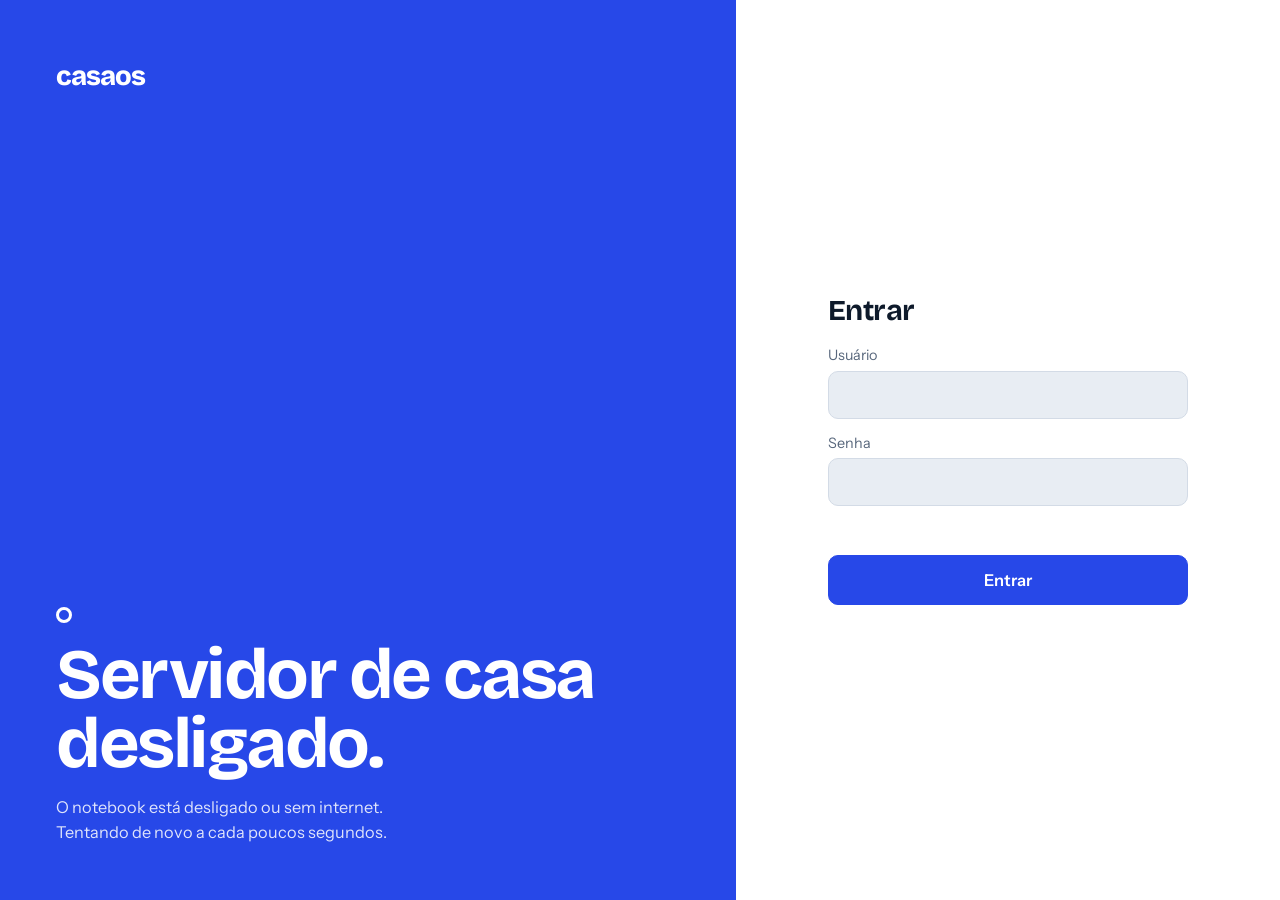
==== commit 608888b8: "Add files via upload" ====
--- a/index.html
+++ b/index.html
@@ -5,7 +5,14 @@
   <meta name="viewport" content="width=device-width, initial-scale=1, viewport-fit=cover">
   <meta http-equiv="Content-Security-Policy" content="default-src 'self'; img-src 'self' https: http://localhost:* http://127.0.0.1:* blob: data:; media-src 'self' https: http://localhost:* http://127.0.0.1:* blob:; connect-src 'self' https: http://localhost:* http://127.0.0.1:*; object-src 'none'; base-uri 'none'">
   <meta name="theme-color" content="#2748e8">
-  <title>casaos</title>
+  <meta name="mobile-web-app-capable" content="yes">
+  <meta name="apple-mobile-web-app-capable" content="yes">
+  <meta name="apple-mobile-web-app-title" content="CasaOS">
+  <meta name="apple-mobile-web-app-status-bar-style" content="default">
+  <link rel="manifest" href="manifest.webmanifest">
+  <link rel="icon" type="image/png" sizes="32x32" href="icon/favicon-32.png">
+  <link rel="apple-touch-icon" href="icon/apple-touch-icon.png">
+  <title>CasaOS</title>
   <script src="theme-init.js"></script>
   <link rel="stylesheet" href="style.css">
 </head>
@@ -113,6 +120,7 @@
         </div>
 
         <div class="panel pad" id="p-usage"></div>
+        <div class="panel pad install" id="p-install" hidden></div>
 
         <h3>Aparência</h3>
         <div class="panel pad settings">
--- a/style.css
+++ b/style.css
@@ -190,6 +190,10 @@
 .sw-cobalto { background: #2748e8; } .sw-mar { background: #0b7a6e; } .sw-violeta { background: #6b3fd4; } .sw-rosa { background: #d02b78; } .sw-grafite { background: #2b3645; }
 .use-line { display: flex; justify-content: space-between; gap: 12px; flex-wrap: wrap; }
 .use-line b { font: 700 1.4rem var(--display); letter-spacing: -.02em; }
+
+.install { display: grid; gap: 8px; margin-top: 12px; }
+.install p { margin: 0; }
+.install button { justify-self: start; }
 
 /* administração */
 .stat { display: flex; gap: 32px; flex-wrap: wrap; margin-top: 14px; }
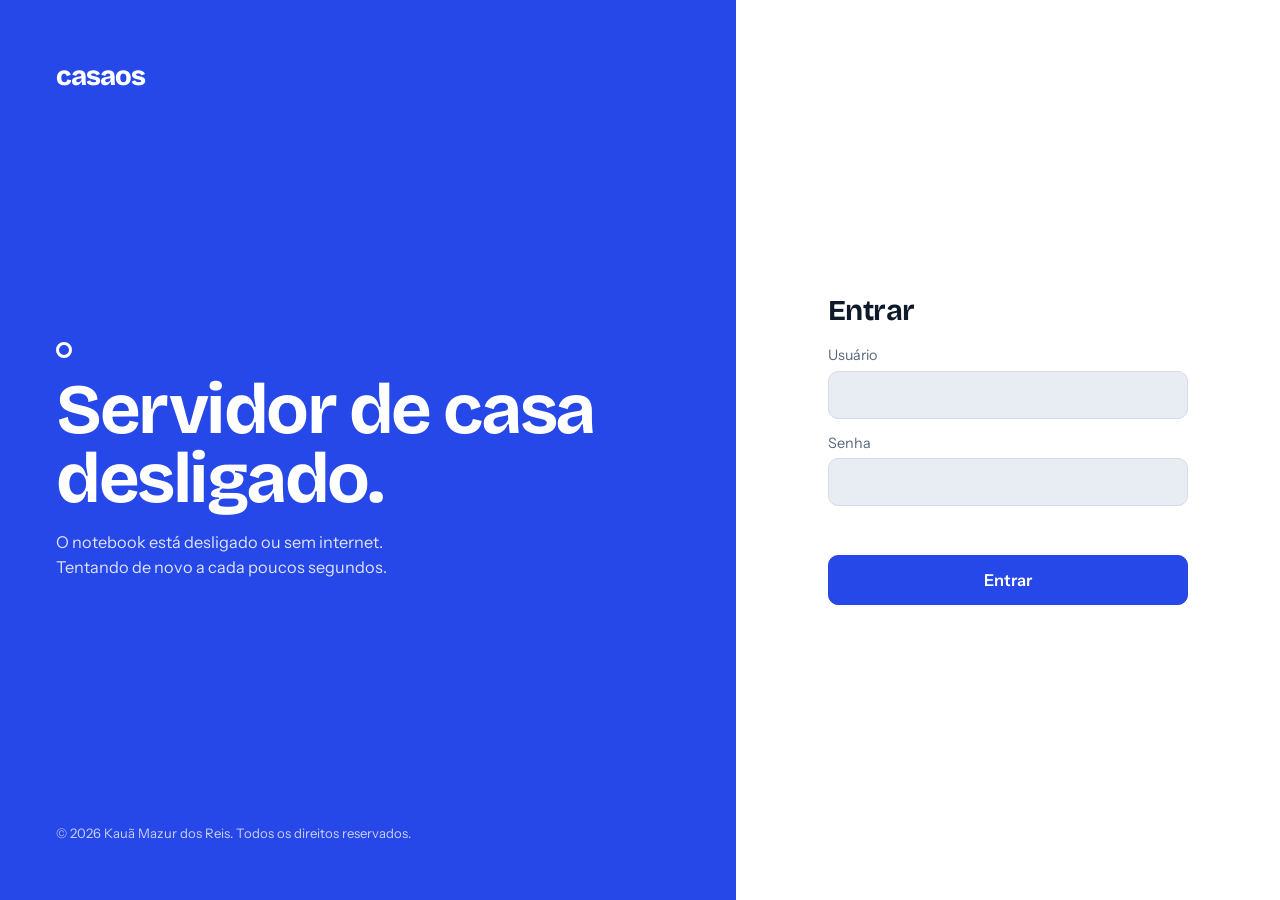
==== commit 39a4a49c: "Add files via upload" ====
--- a/index.html
+++ b/index.html
@@ -1,10 +1,13 @@
 <!doctype html>
+<!-- © 2026 Kauã Mazur dos Reis. Todos os direitos reservados. -->
 <html lang="pt-BR">
 <head>
   <meta charset="utf-8">
   <meta name="viewport" content="width=device-width, initial-scale=1, viewport-fit=cover">
   <meta http-equiv="Content-Security-Policy" content="default-src 'self'; img-src 'self' https: http://localhost:* http://127.0.0.1:* blob: data:; media-src 'self' https: http://localhost:* http://127.0.0.1:* blob:; connect-src 'self' https: http://localhost:* http://127.0.0.1:*; object-src 'none'; base-uri 'none'">
   <meta name="theme-color" content="#2748e8">
+  <meta name="author" content="Kauã Mazur dos Reis">
+  <meta name="copyright" content="© 2026 Kauã Mazur dos Reis. Todos os direitos reservados.">
   <meta name="mobile-web-app-capable" content="yes">
   <meta name="apple-mobile-web-app-capable" content="yes">
   <meta name="apple-mobile-web-app-title" content="CasaOS">
@@ -26,6 +29,7 @@
         <h1 id="hero-title">Procurando o servidor de casa…</h1>
         <p id="hero-detail">Seus arquivos ficam no disco de casa, não no de ninguém.</p>
       </div>
+      <p class="legal">© 2026 Kauã Mazur dos Reis. Todos os direitos reservados.<span id="ver"></span></p>
     </section>
     <section class="login-panel">
       <form id="login-form" class="login-form">
@@ -67,9 +71,11 @@
           <button id="back-btn" class="back" aria-label="Voltar" hidden><i class="ico" data-icon="back"></i></button>
           <h2 id="folder-title">Meus arquivos</h2>
         </div>
+        <div class="searchbar"><i class="ico" data-icon="search"></i><input id="q" type="search" placeholder="Buscar por nome em todas as pastas…" autocomplete="off" aria-label="Buscar por nome"></div>
         <div class="toolbar">
           <nav id="crumbs" class="crumbs desktop-only" aria-label="Caminho"></nav>
           <div class="actions">
+            <button id="btn-select" aria-label="Selecionar vários"><i class="ico" data-icon="check"></i><span class="lbl">Selecionar</span></button>
             <select id="sort" aria-label="Ordenar por">
               <option value="name">Nome</option><option value="date">Data</option><option value="size">Tamanho</option>
             </select>
@@ -81,6 +87,7 @@
             <button id="btn-upload" class="btn primary desktop-only"><i class="ico" data-icon="upload"></i>Enviar</button>
           </div>
         </div>
+        <p id="search-note" class="muted note" hidden></p>
         <div id="dropzone" class="dropzone">
           <ul id="list" class="list"></ul>
           <p id="empty" class="empty" hidden>Esta pasta está vazia. Toque no + para enviar arquivos ou criar uma pasta.</p>
@@ -91,7 +98,7 @@
       <section id="view-photos" hidden>
         <div class="toolbar">
           <h2 class="page-title">Fotos</h2>
-          <div class="actions"><button id="btn-photo-upload" class="btn primary desktop-only"><i class="ico" data-icon="upload"></i>Enviar fotos</button></div>
+          <div class="actions"><button id="btn-select-photos" aria-label="Selecionar vários"><i class="ico" data-icon="check"></i><span class="lbl">Selecionar</span></button><button id="btn-photo-upload" class="btn primary desktop-only"><i class="ico" data-icon="upload"></i>Enviar fotos</button></div>
         </div>
         <div id="mosaic"></div>
         <p id="photos-empty" class="empty" hidden>Nenhuma foto ainda. Toque no + para enviar fotos e vídeos. Eles aparecem aqui, do mais novo para o mais antigo.</p>
@@ -124,11 +131,8 @@
 
         <h3>Aparência</h3>
         <div class="panel pad settings">
-          <div class="setting"><span>Tema</span>
-            <div class="seg" data-setting="theme">
-              <button data-val="auto">Automático</button><button data-val="light">Claro</button><button data-val="dark">Escuro</button>
-            </div></div>
-          <div class="setting"><span>Cor de destaque</span>
+          <div class="setting wide"><span>Tema</span><div id="themes" class="theme-grid" role="group" aria-label="Tema"></div></div>
+          <div class="setting" id="accent-row"><span>Cor de destaque</span>
             <div class="swatches" data-setting="accent" role="group" aria-label="Cor de destaque">
               <button class="swatch sw-cobalto" data-val="cobalto" aria-label="Cobalto"></button>
               <button class="swatch sw-mar" data-val="mar" aria-label="Verde-mar"></button>
@@ -153,6 +157,25 @@
           <div class="setting"><span>Pasta que recebe as fotos enviadas</span>
             <input id="p-folder" maxlength="100" aria-label="Pasta de envio das fotos"></div>
           <label class="setting"><span>Tocar vídeos ao abrir</span><input id="p-autoplay" type="checkbox" role="switch"></label>
+        </div>
+
+        <h3>Dados móveis</h3>
+        <div class="panel pad settings">
+          <div class="setting wide"><span>Economia de dados</span>
+            <div class="seg" data-setting="data_saver"><button data-val="auto">Automática</button><button data-val="on">Sempre ligada</button><button data-val="off">Desligada</button></div>
+            <p id="data-status" class="small muted mini"></p>
+            <p class="small muted mini">Ligada: miniaturas e fotos mais leves (e guardadas no aparelho), vídeos na versão leve de 480p quando o PC tem o ffmpeg, nada de baixar vídeo antes de tocar e aviso antes de enviar arquivos grandes. Você ainda escolhe a qualidade de cada vídeo no botão Qualidade.</p>
+          </div>
+        </div>
+
+        <h3>Links compartilhados</h3>
+        <div class="panel" id="p-shares"></div>
+
+        <h3>Sobre o CasaOS</h3>
+        <div class="panel pad about">
+          <b>CasaOS <span id="about-ver" class="muted"></span></b>
+          <p class="small muted mini">Feito por Kauã Mazur dos Reis.<br>© 2026 Kauã Mazur dos Reis. Todos os direitos reservados.</p>
+          <a class="small" href="licencas.html">Licenças e avisos de terceiros</a>
         </div>
 
         <h3>Segurança</h3>
@@ -185,6 +208,22 @@
             <div class="meter-bar"><span id="mig-fill"></span></div>
             <p id="mig-text" class="small"></p>
           </div>
+        </details>
+
+        <details id="perf" class="panel pad migrate">
+          <summary>Desempenho, vídeos leves e cache</summary>
+          <p id="perf-info" class="small muted"></p>
+          <label class="check"><input id="perf-auto" type="checkbox" role="switch"> Preparar a versão leve (720p) de cada vídeo novo automaticamente</label>
+          <p class="small muted">Gasta processador do PC e cerca de um terço do tamanho do vídeo em disco (fora da pasta dos arquivos). Sem isso, a versão leve é feita quando alguém pede, e demora alguns minutos em vídeos longos.</p>
+          <div class="actions wrap"><button id="perf-reindex">Reconstruir índice</button><button id="perf-clear" class="danger">Limpar cache</button></div>
+          <p id="perf-text" class="small"></p>
+        </details>
+
+        <details id="datefix" class="panel pad migrate">
+          <summary>Corrigir as datas das fotos (EXIF)</summary>
+          <p class="muted small">Lê a data em que cada foto foi tirada e ajusta a data do arquivo, para a galeria ficar na ordem certa (útil para fotos que vieram do WhatsApp ou foram enviadas antes desta versão). Não altera as fotos, só a data do arquivo.</p>
+          <div class="actions"><button id="df-start">Ler as datas das fotos</button></div>
+          <p id="df-text" class="small"></p>
         </details>
 
         <h3>Usuários</h3>
@@ -204,6 +243,16 @@
       </section>
     </main>
 
+    <div id="selbar" class="selbar" hidden>
+      <button id="sel-close" aria-label="Cancelar seleção"><i class="ico" data-icon="close"></i></button>
+      <span id="sel-count" class="count"></span>
+      <button id="sel-all" aria-label="Selecionar tudo"><span>Todos</span></button>
+      <button id="sel-move" aria-label="Mover"><i class="ico" data-icon="move"></i><span class="lbl">Mover</span></button>
+      <button id="sel-download" aria-label="Baixar"><i class="ico" data-icon="download"></i><span class="lbl">Baixar</span></button>
+      <button id="sel-share" aria-label="Compartilhar"><i class="ico" data-icon="share"></i><span class="lbl">Compartilhar</span></button>
+      <button id="sel-trash" class="danger" aria-label="Mover para a lixeira"><i class="ico" data-icon="trash"></i><span class="lbl">Excluir</span></button>
+    </div>
+
     <button id="fab" class="fab" aria-label="Adicionar" hidden><i class="ico" data-icon="plus"></i></button>
 
     <div id="upbar" class="upbar" hidden>
@@ -237,15 +286,28 @@
     <div id="sheet-body" class="sheet-body"></div>
   </dialog>
 
+  <dialog id="picker" class="picker">
+    <div class="pk-head">
+      <button id="pk-back" aria-label="Voltar"><i class="ico" data-icon="back"></i></button>
+      <b id="pk-title">Meus arquivos</b>
+      <button id="pk-new"><i class="ico" data-icon="plus"></i>Nova pasta</button>
+    </div>
+    <ul id="pk-list" class="list rows"></ul>
+    <menu><button id="pk-cancel">Cancelar</button><button id="pk-ok" class="primary">Mover para cá</button></menu>
+  </dialog>
+
   <dialog id="preview" class="preview">
     <div class="pv-bar">
       <span id="pv-name" class="pv-name"></span>
       <span id="pv-count" class="pv-count"></span>
+      <button id="pv-quality" aria-label="Qualidade do vídeo" hidden><i class="ico" data-icon="signal"></i><span class="lbl" id="pv-q-label">Qualidade</span></button>
+      <button id="pv-share" aria-label="Compartilhar"><i class="ico" data-icon="share"></i><span class="lbl">Compartilhar</span></button>
       <a id="pv-download" class="btn" href="#"><i class="ico" data-icon="download"></i><span class="lbl">Baixar</span></a>
       <button id="pv-close" aria-label="Fechar"><i class="ico" data-icon="close"></i><span class="lbl">Fechar</span></button>
     </div>
     <button id="pv-prev" class="pv-nav pv-prev" aria-label="Anterior">‹</button>
     <div id="pv-body" class="pv-body"></div>
+    <div id="pv-prep" class="pv-prep" hidden></div>
     <button id="pv-next" class="pv-nav pv-next" aria-label="Próximo">›</button>
   </dialog>
 
--- a/style.css
+++ b/style.css
@@ -1,30 +1,37 @@
+/* © 2026 Kauã Mazur dos Reis. Todos os direitos reservados. */
 @font-face { font-family: "Bricolage"; src: url(fonts/bricolage.woff2) format("woff2"); font-weight: 200 800; font-display: swap; }
 @font-face { font-family: "Instrument"; src: url(fonts/instrument.woff2) format("woff2"); font-weight: 400 700; font-display: swap; }
 
-/* ---------- tema (claro/escuro) e cor de destaque ---------- */
+/* ---------- temas ----------
+   Cada tema troca TODAS as cores (fundo, cartões, texto, bordas, destaque e brilho).
+   claro e escuro ainda aceitam uma cor de destaque (data-accent), que também tinge o fundo. */
 :root {
   --bg: #e8edf3; --surface: #ffffff; --ink: #0e1a2b; --muted: #58677c; --line: #d3dbe6;
   --accent: #2748e8; --accent-soft: #e0e6fd; --accent-ink: #ffffff; --hero: #2748e8;
+  --grad: var(--accent); --hero-bg: var(--hero); --glow: transparent; --glow-r: 0px;
   --sun: #ffc83d; --danger: #c93428; --warn-bg: #fbe9c3; --warn-ink: #7a5410;
   --display: "Bricolage", "Segoe UI Variable Display", "Segoe UI", system-ui, sans-serif;
   --body: "Instrument", "Segoe UI Variable Text", "Segoe UI", system-ui, sans-serif;
   --r: 12px; --shot: 150px; --topbar-h: 56px; --tabbar-h: 64px;
   color-scheme: light;
 }
-:root[data-accent=mar] { --accent: #0b7a6e; --accent-soft: #d6efea; --hero: #0b7a6e; }
-:root[data-accent=violeta] { --accent: #6b3fd4; --accent-soft: #e8e0fa; --hero: #6b3fd4; }
-:root[data-accent=rosa] { --accent: #d02b78; --accent-soft: #fbdfec; --hero: #d02b78; }
-:root[data-accent=grafite] { --accent: #2b3645; --accent-soft: #dfe4ea; --hero: #2b3645; }
-
-:root[data-mode=dark] {
-  --bg: #0b1220; --surface: #131c2e; --ink: #e9eef8; --muted: #9aa9c0; --line: #24324c;
-  --accent: #8ea2ff; --accent-soft: #1b2a55; --accent-ink: #0b1220; --hero: #1d2f8f;
-  --danger: #ff8a7d; --warn-bg: #3a2f14; --warn-ink: #f0cf85; color-scheme: dark;
-}
-:root[data-mode=dark][data-accent=mar] { --accent: #4cc2b0; --accent-soft: #123a35; --hero: #0a4a43; }
-:root[data-mode=dark][data-accent=violeta] { --accent: #b69cff; --accent-soft: #2c2057; --hero: #3e2790; }
-:root[data-mode=dark][data-accent=rosa] { --accent: #ff7fb4; --accent-soft: #4a1830; --hero: #7d1a48; }
-:root[data-mode=dark][data-accent=grafite] { --accent: #c4cfdd; --accent-soft: #263142; --hero: #1c2430; }
+:root[data-theme=claro][data-accent=mar] { --accent: #0b7a6e; --accent-soft: #d3eee9; --hero: #0b7a6e; --bg: #e1efec; --line: #cbded9; }
+:root[data-theme=claro][data-accent=violeta] { --accent: #6b3fd4; --accent-soft: #e6dcfa; --hero: #6b3fd4; --bg: #eae5f6; --line: #d8d0ec; }
+:root[data-theme=claro][data-accent=rosa] { --accent: #d02b78; --accent-soft: #fadcea; --hero: #d02b78; --bg: #f6e5ee; --line: #e8d1dc; }
+:root[data-theme=claro][data-accent=grafite] { --accent: #2b3645; --accent-soft: #dde2e9; --hero: #2b3645; --bg: #e8eaed; --line: #d4d8dd; }
+
+:root[data-theme=escuro] { --bg: #0b1220; --surface: #131c2e; --ink: #e9eef8; --muted: #9aa9c0; --line: #24324c; --accent: #8ea2ff; --accent-soft: #1b2a55; --accent-ink: #0b1220; --hero: #1d2f8f; --danger: #ff8a7d; --warn-bg: #3a2f14; --warn-ink: #f0cf85; color-scheme: dark; }
+:root[data-theme=escuro][data-accent=mar] { --bg: #08140f; --surface: #0f1f19; --line: #1f3a30; --accent: #4cc2b0; --accent-soft: #123a35; --hero: #0a4a43; }
+:root[data-theme=escuro][data-accent=violeta] { --bg: #0d0a1a; --surface: #17122b; --line: #2e2552; --accent: #b69cff; --accent-soft: #2c2057; --hero: #3e2790; }
+:root[data-theme=escuro][data-accent=rosa] { --bg: #14080e; --surface: #20101a; --line: #44202f; --accent: #ff7fb4; --accent-soft: #4a1830; --hero: #7d1a48; }
+:root[data-theme=escuro][data-accent=grafite] { --bg: #0e1012; --surface: #171a1d; --line: #2a2f35; --accent: #c4cfdd; --accent-soft: #263142; --hero: #1c2430; }
+
+:root[data-theme=preto-neon] { --bg: #040405; --surface: #0c0d0f; --ink: #e9fff2; --muted: #7ea08a; --line: #17261c; --accent: #39ff88; --accent-soft: #0d2a1a; --accent-ink: #021208; --hero: #052b15; --hero-bg: radial-gradient(120% 90% at 20% 10%, #0a5a2c 0%, #02130a 55%, #000 100%); --grad: linear-gradient(135deg, #39ff88, #1fe0c0); --glow: rgba(57, 255, 136, .5); --glow-r: 16px; --sun: #39ff88; --danger: #ff5470; --warn-bg: #2a2410; --warn-ink: #f4de8a; color-scheme: dark; }
+:root[data-theme=azul-neon] { --bg: #030818; --surface: #081231; --ink: #e5f0ff; --muted: #7f9bd0; --line: #12255c; --accent: #2ec4ff; --accent-soft: #0b2a63; --accent-ink: #00101f; --hero: #0a2a8f; --hero-bg: linear-gradient(140deg, #0a1f7a 0%, #0b5bff 55%, #2ec4ff 100%); --grad: linear-gradient(135deg, #2ec4ff, #4d7cff); --glow: rgba(46, 196, 255, .5); --glow-r: 16px; --sun: #7df0ff; --danger: #ff6b86; --warn-bg: #2a2410; --warn-ink: #f4de8a; color-scheme: dark; }
+:root[data-theme=preto-ouro] { --bg: #080706; --surface: #12100b; --ink: #f7edd2; --muted: #a89a78; --line: #2d2616; --accent: #e9b949; --accent-soft: #2b2210; --accent-ink: #1a1203; --hero: #1a1408; --hero-bg: radial-gradient(120% 100% at 80% 0%, #6b4f12 0%, #1a1305 50%, #080706 100%); --grad: linear-gradient(135deg, #f8e08f, #d9a21f 55%, #b8821a); --glow: rgba(233, 185, 73, .38); --glow-r: 14px; --sun: #f8e08f; --danger: #ff7a66; --warn-bg: #2f2410; --warn-ink: #f4d98a; color-scheme: dark; }
+:root[data-theme=roxo-neon] { --bg: #07040f; --surface: #110a22; --ink: #f1e8ff; --muted: #a28cc8; --line: #2a1a52; --accent: #c35bff; --accent-soft: #2a1250; --accent-ink: #12041f; --hero: #3a0f7a; --hero-bg: linear-gradient(140deg, #14043a, #6a14d8 60%, #d24bff); --grad: linear-gradient(135deg, #c35bff, #ff5be1); --glow: rgba(195, 91, 255, .5); --glow-r: 16px; --sun: #f0a6ff; --danger: #ff6b86; --warn-bg: #2a2410; --warn-ink: #f4de8a; color-scheme: dark; }
+:root[data-theme=rosa-neon] { --bg: #0b0407; --surface: #170810; --ink: #ffe9f3; --muted: #c28aa5; --line: #3a1226; --accent: #ff3d9a; --accent-soft: #3d0f26; --accent-ink: #20020f; --hero: #6b0f3d; --hero-bg: linear-gradient(140deg, #2a0618, #c4126b 60%, #ff5cb0); --grad: linear-gradient(135deg, #ff3d9a, #ff7a59); --glow: rgba(255, 61, 154, .5); --glow-r: 16px; --sun: #ffb3d6; --danger: #ff8a6b; --warn-bg: #2a2410; --warn-ink: #f4de8a; color-scheme: dark; }
+:root[data-theme=floresta] { --bg: #060f0a; --surface: #0d1a12; --ink: #e8f6ea; --muted: #8db395; --line: #1b3524; --accent: #8be04e; --accent-soft: #15301c; --accent-ink: #07140a; --hero: #0f3a1c; --hero-bg: linear-gradient(140deg, #062312, #14702f 60%, #8be04e); --grad: linear-gradient(135deg, #8be04e, #3ccf7a); --glow: rgba(139, 224, 78, .38); --glow-r: 12px; --sun: #d6ff9a; --danger: #ff8a7d; --warn-bg: #2a2410; --warn-ink: #f4de8a; color-scheme: dark; }
 
 :root[data-photo=small] { --shot: 104px; }
 :root[data-photo=large] { --shot: 230px; }
@@ -50,8 +57,8 @@
 button, .btn { cursor: pointer; display: inline-flex; align-items: center; gap: 8px; white-space: nowrap; touch-action: manipulation; }
 button:hover, .btn:hover { border-color: var(--accent); }
 button:disabled { opacity: .5; cursor: not-allowed; }
-.primary { background: var(--accent); color: var(--accent-ink); border-color: var(--accent); font-weight: 600; }
-.primary:hover { filter: brightness(1.1); }
+.primary { background: var(--grad); color: var(--accent-ink); border-color: var(--accent); font-weight: 600; box-shadow: 0 0 var(--glow-r) var(--glow); }
+.primary:hover { filter: brightness(1.1); box-shadow: 0 0 calc(var(--glow-r) * 1.6) var(--glow); }
 .danger { color: var(--danger); }
 .big { min-height: 50px; justify-content: center; font-size: 1.02rem; }
 .link { border: 0; background: none; padding: 2px 0; min-height: 0; color: var(--muted); text-decoration: underline; text-underline-offset: 3px; }
@@ -66,7 +73,7 @@
 
 /* ---------- entrada ---------- */
 .login { min-height: 100%; display: grid; grid-template-columns: 1.15fr .85fr; }
-.hero { background: var(--hero); color: #fff; padding: clamp(24px, 5vw, 56px); display: flex; flex-direction: column; justify-content: space-between; gap: 48px; }
+.hero { background: var(--hero-bg); color: #fff; padding: clamp(24px, 5vw, 56px); display: flex; flex-direction: column; justify-content: space-between; gap: 48px; }
 .wordmark { font-family: var(--display); font-weight: 800; font-size: 1.7rem; letter-spacing: -.04em; }
 .hero-status { max-width: 36rem; }
 .hero-status h1 { font-size: clamp(2.3rem, 5.6vw, 4.4rem); font-weight: 700; letter-spacing: -.035em; line-height: .98; margin-top: 18px; }
@@ -84,15 +91,15 @@
 /* ---------- aplicativo (computador) ---------- */
 .app { display: grid; grid-template-columns: 240px 1fr; min-height: 100%; }
 .rail { background: var(--surface); border-right: 1px solid var(--line); padding: 22px 14px; display: flex; flex-direction: column; gap: 26px; position: sticky; top: 0; height: 100vh; }
-.rail .wordmark { padding: 0 10px; color: var(--accent); }
+.rail .wordmark { padding: 0 10px; color: var(--accent); text-shadow: 0 0 var(--glow-r) var(--glow); }
 .chip { display: none; }
 .nav { display: grid; gap: 2px; }
 .nav-btn { border-color: transparent; background: none; width: 100%; padding: 10px; font-weight: 500; }
 .nav-btn:hover { background: var(--bg); border-color: transparent; }
-.nav-btn.active { background: var(--accent-soft); color: var(--accent); font-weight: 650; }
+.nav-btn.active { background: var(--accent-soft); color: var(--accent); font-weight: 650; box-shadow: 0 0 var(--glow-r) var(--glow); }
 .meter { margin-top: auto; padding: 0 10px; display: grid; gap: 6px; }
 .meter-bar { height: 6px; background: var(--accent-soft); border-radius: 99px; overflow: hidden; }
-.meter-bar span { display: block; height: 100%; width: 0; background: var(--accent); border-radius: 99px; transition: width .3s; }
+.meter-bar span { display: block; height: 100%; width: 0; background: var(--grad); border-radius: 99px; transition: width .3s; box-shadow: 0 0 var(--glow-r) var(--glow); }
 .meter-bar span.full { background: var(--danger); }
 .me { display: grid; gap: 4px; justify-items: start; padding: 0 10px; }
 main { padding: 26px clamp(14px, 3vw, 44px) 80px; min-width: 0; }
@@ -177,7 +184,7 @@
 
 /* perfil */
 .profile-head { display: flex; gap: 16px; align-items: center; margin-bottom: 16px; }
-.avatar { width: 64px; height: 64px; border-radius: 50%; background: var(--accent); color: var(--accent-ink); display: grid; place-items: center; font: 700 1.7rem var(--display); flex: none; }
+.avatar { width: 64px; height: 64px; border-radius: 50%; background: var(--grad); box-shadow: 0 0 var(--glow-r) var(--glow); color: var(--accent-ink); display: grid; place-items: center; font: 700 1.7rem var(--display); flex: none; }
 .profile-head input { width: 100%; font: 700 1.3rem var(--display); background: none; border-color: transparent; padding: 4px 8px; margin-left: -8px; }
 .profile-head input:hover, .profile-head input:focus { border-color: var(--line); background: var(--surface); }
 .settings { padding-top: 4px; padding-bottom: 4px; }
@@ -194,6 +201,75 @@
 .install { display: grid; gap: 8px; margin-top: 12px; }
 .install p { margin: 0; }
 .install button { justify-self: start; }
+
+/* seleção múltipla */
+.selbar { position: fixed; z-index: 55; top: 0; left: 240px; right: 0; display: flex; align-items: center; gap: 6px; padding: 10px 16px; background: var(--surface); border-bottom: 1px solid var(--line); box-shadow: 0 6px 20px rgba(14, 26, 43, .15), 0 0 var(--glow-r) var(--glow); }
+.selbar .count { flex: 1; font: 700 1.05rem var(--display); }
+.selbar button { min-height: 44px; min-width: 44px; justify-content: center; padding: 6px 12px; }
+.selbar .ico { width: 22px; height: 22px; }
+.selbar .lbl { font-size: .9rem; }
+.tick { position: absolute; top: 4px; left: 4px; width: 22px; height: 22px; border-radius: 50%; background: var(--accent); color: var(--accent-ink); display: none; place-items: center; z-index: 2; }
+.tick .ico { width: 14px; height: 14px; }
+.selecting .tick { display: grid; background: rgba(0, 0, 0, .35); outline: 2px solid #fff; }
+.selected .tick { background: var(--accent); }
+.selected { outline: 3px solid var(--accent); outline-offset: -3px; background: var(--accent-soft); }
+.shot.selected { outline-offset: -3px; }
+.row, .tile, .shot, .thumb { -webkit-user-select: none; user-select: none; -webkit-touch-callout: none; }
+.row .thumb, .tile .thumb { position: relative; }
+.thumb .badge { position: absolute; left: 3px; bottom: 3px; width: 20px; height: 20px; border-radius: 50%; background: rgba(0, 0, 0, .55); color: #fff; display: grid; place-items: center; }
+.thumb .badge .ico { width: 11px; height: 11px; }
+
+/* busca */
+.searchbar { position: relative; margin-bottom: 12px; }
+.searchbar .ico { position: absolute; left: 12px; top: 50%; transform: translateY(-50%); color: var(--muted); pointer-events: none; }
+.searchbar input { width: 100%; padding-left: 40px; min-height: 46px; }
+.note { margin: 0 0 10px; }
+
+/* seletor de pasta (mover) */
+dialog.picker { width: min(460px, calc(100% - 24px)); max-height: min(80dvh, 640px); padding: 0; overflow: hidden; }
+dialog.picker[open] { display: flex; flex-direction: column; }
+.pk-head { display: flex; align-items: center; gap: 8px; padding: 12px 14px; border-bottom: 1px solid var(--line); }
+.pk-head b { flex: 1; min-width: 0; overflow: hidden; text-overflow: ellipsis; white-space: nowrap; font: 700 1.05rem var(--display); }
+.pk-head button { min-height: 40px; }
+#pk-list { flex: 1; overflow: auto; border: 0; border-radius: 0; }
+#pk-list .row { grid-template-columns: 1fr; min-height: 56px; }
+.pk-empty { padding: 28px 16px; text-align: center; color: var(--muted); margin: 0; }
+dialog.picker menu { padding: 12px 14px calc(12px + env(safe-area-inset-bottom)); border-top: 1px solid var(--line); }
+
+/* galeria de temas */
+.theme-grid { display: grid; grid-template-columns: repeat(auto-fill, minmax(104px, 1fr)); gap: 10px; padding: 8px 0; width: 100%; }
+.theme-card { flex-direction: column; align-items: stretch; gap: 6px; padding: 6px; min-height: 0; border-radius: 14px; border: 2px solid var(--line); background: var(--surface); text-align: center; }
+.theme-card[aria-pressed=true] { border-color: var(--accent); box-shadow: 0 0 var(--glow-r) var(--glow); }
+.theme-card .tc { height: 58px; border-radius: 9px; position: relative; overflow: hidden; border: 1px solid rgba(128, 128, 128, .25); }
+.theme-card .tc i { position: absolute; display: block; }
+.theme-card .tc .bar { left: 8px; right: 8px; top: 9px; height: 14px; border-radius: 5px; }
+.theme-card .tc .dot { left: 8px; bottom: 8px; width: 20px; height: 20px; border-radius: 50%; }
+.theme-card .tc .line { left: 36px; right: 8px; bottom: 14px; height: 8px; border-radius: 4px; }
+.theme-card span.n { font-size: .8rem; font-weight: 600; }
+.setting.wide { flex-direction: column; align-items: stretch; }
+.setting.wide > span { padding-bottom: 2px; }
+
+/* links compartilhados */
+.share-row { display: grid; gap: 4px; padding: 12px 14px; border-bottom: 1px solid var(--line); }
+.share-row:last-child { border-bottom: 0; }
+.share-row .actions button { min-height: 38px; padding: 4px 12px; font-size: .9rem; }
+.linkbox { width: 100%; font: .9rem ui-monospace, Consolas, monospace; }
+.sheet-note { padding: 4px 12px 10px; color: var(--muted); font-size: .9rem; }
+
+.mini { margin: 0; }
+.legal { margin: 0; font-size: .82rem; opacity: .75; max-width: 40ch; }
+.legal span { display: block; opacity: .8; }
+.about { display: grid; gap: 6px; }
+.about a { color: var(--accent); }
+.legal-page { max-width: 760px; margin: 0 auto; padding: 28px 16px 60px; }
+.legal-page h1 { font-size: 1.8rem; margin-bottom: 6px; }
+.legal-page h2 { font-size: 1.15rem; margin: 26px 0 8px; }
+.legal-page ul { padding-left: 20px; margin: 0; } .legal-page li { margin: 4px 0; }
+.legal-page a { color: var(--accent); }
+.legal-page table { min-width: 0; }
+.pv-prep { position: absolute; z-index: 4; left: 50%; top: 50%; transform: translate(-50%, -50%); background: rgba(7, 12, 22, .88); color: #fff; padding: 18px 22px; border-radius: 16px; text-align: center; max-width: min(86vw, 380px); display: grid; gap: 10px; }
+.pv-prep .meter-bar { background: rgba(255, 255, 255, .2); }
+.pv-prep button { justify-self: center; background: rgba(255, 255, 255, .14); color: #fff; border-color: transparent; }
 
 /* administração */
 .stat { display: flex; gap: 32px; flex-wrap: wrap; margin-top: 14px; }
@@ -264,6 +340,9 @@
   .toolbar .actions { width: 100%; justify-content: space-between; flex-wrap: nowrap; }
   .toolbar select { flex: 1; min-height: 44px; }
   .seg button { min-height: 44px; padding: 6px 14px; }
+  .selbar { left: 0; padding: calc(8px + env(safe-area-inset-top)) 8px 8px; gap: 2px; }
+  .selbar .lbl { display: none; }
+  .selbar button { min-width: 46px; padding: 6px 8px; }
   .row { min-height: 68px; padding-left: 10px; }
   .thumb { width: 52px; height: 52px; }
   .open { gap: 14px; }
@@ -271,7 +350,7 @@
   .list.tiles { grid-template-columns: repeat(2, 1fr); gap: 12px; }
   .month { top: calc(var(--topbar-h) + env(safe-area-inset-top)); }
 
-  .fab { position: fixed; z-index: 45; right: 16px; bottom: calc(var(--tabbar-h) + 18px + env(safe-area-inset-bottom)); width: 62px; height: 62px; border-radius: 50%; border: 0; background: var(--accent); color: var(--accent-ink); display: grid; place-items: center; padding: 0; box-shadow: 0 8px 22px rgba(14, 26, 43, .35); }
+  .fab { position: fixed; z-index: 45; right: 16px; bottom: calc(var(--tabbar-h) + 18px + env(safe-area-inset-bottom)); width: 62px; height: 62px; border-radius: 50%; border: 0; background: var(--grad); color: var(--accent-ink); display: grid; place-items: center; padding: 0; box-shadow: 0 8px 22px rgba(14, 26, 43, .35), 0 0 calc(var(--glow-r) * 1.5) var(--glow); }
   .fab .ico { width: 30px; height: 30px; }
   .upbar { right: 10px; left: 10px; top: calc(var(--topbar-h) + 8px + env(safe-area-inset-top)); bottom: auto; width: auto; }
   .toast { bottom: calc(var(--tabbar-h) + 20px + env(safe-area-inset-bottom)); }
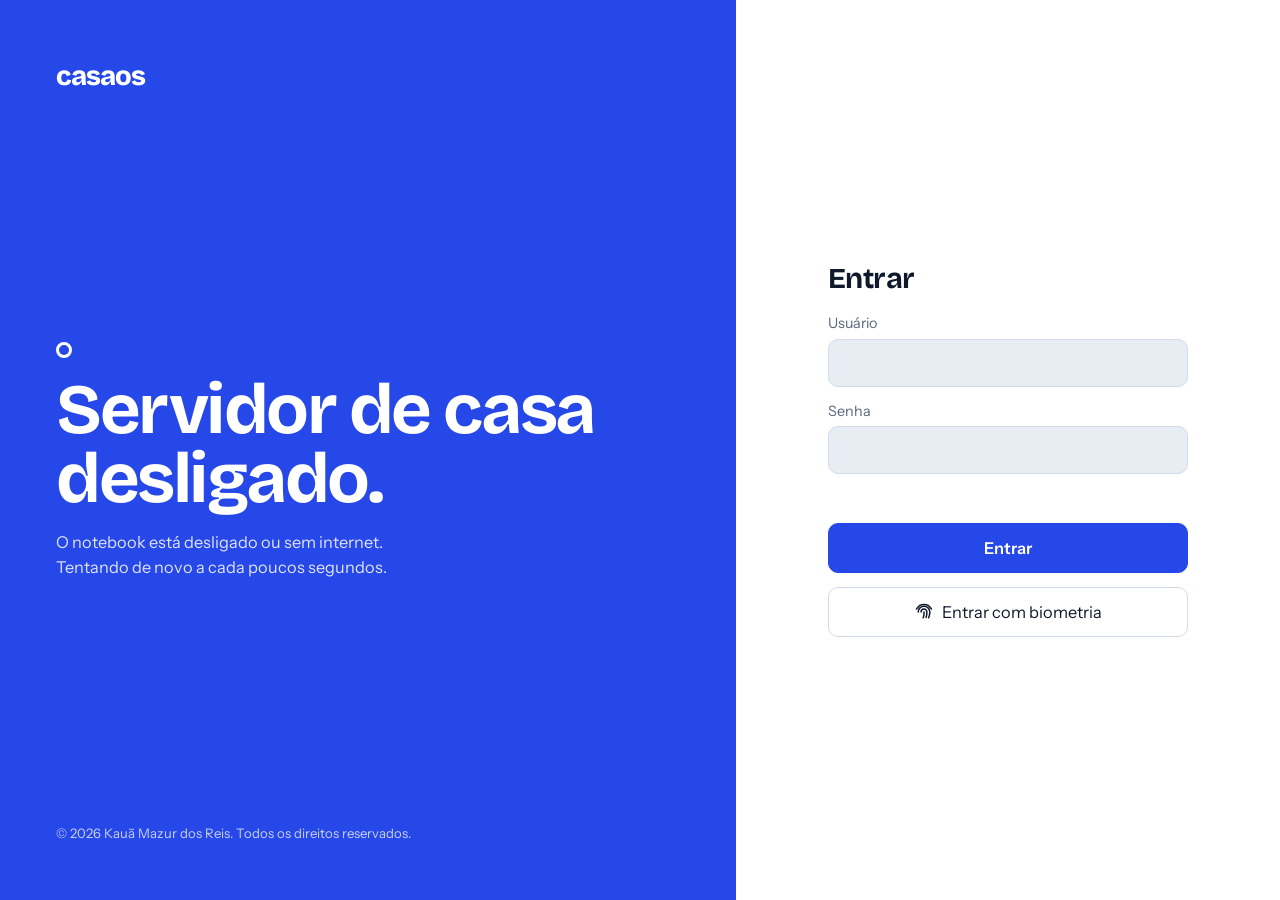
==== commit 7b1d823f: "Add files via upload" ====
--- a/index.html
+++ b/index.html
@@ -38,6 +38,7 @@
         <label>Senha <input name="password" type="password" autocomplete="current-password" required></label>
         <p id="login-error" class="error" role="alert"></p>
         <button class="primary big" type="submit">Entrar</button>
+        <button class="big" type="button" id="btn-passkey" hidden><i class="ico" data-icon="finger"></i>Entrar com biometria</button>
       </form>
     </section>
   </div>
@@ -84,6 +85,7 @@
               <button id="mode-tiles" aria-label="Grade"><i class="ico" data-icon="grid"></i></button>
             </div>
             <button id="btn-folder" class="desktop-only"><i class="ico" data-icon="plus"></i>Nova pasta</button>
+            <button id="btn-upload-folder" class="desktop-only"><i class="ico" data-icon="folder"></i>Enviar pasta</button>
             <button id="btn-upload" class="btn primary desktop-only"><i class="ico" data-icon="upload"></i>Enviar</button>
           </div>
         </div>
@@ -171,6 +173,30 @@
         <h3>Links compartilhados</h3>
         <div class="panel" id="p-shares"></div>
 
+        <h3>Entrar com biometria</h3>
+        <div class="panel pad stack" id="pk-box">
+          <p class="small muted mini" id="pk-note"></p>
+          <div id="p-passkeys"></div>
+          <button id="btn-add-passkey" class="primary"><i class="ico" data-icon="finger"></i>Adicionar biometria neste aparelho</button>
+        </div>
+
+        <h3>Notificações</h3>
+        <div class="panel pad settings" id="notif">
+          <p id="notif-status" class="small muted mini"></p>
+          <div class="actions wrap pad-y"><button id="notif-toggle" class="primary">Ativar neste aparelho</button><button id="notif-test">Enviar um teste</button></div>
+          <label class="setting"><span>Alguém abriu ou baixou um link meu</span><input id="n-links" type="checkbox" role="switch"></label>
+          <label class="setting"><span>A versão leve de um vídeo ficou pronta</span><input id="n-video" type="checkbox" role="switch"></label>
+          <label class="setting"><span>Acesso à minha conta por um aparelho novo</span><input id="n-login" type="checkbox" role="switch"></label>
+          <label class="setting" id="n-admin-row"><span>Avisos do sistema: disco cheio, senhas erradas, migração</span><input id="n-admin" type="checkbox" role="switch"></label>
+        </div>
+
+        <h3>Segurança</h3>
+        <div class="panel pad stack">
+          <button id="btn-password">Trocar senha</button>
+          <button id="btn-logout-others">Sair em todos os outros aparelhos</button>
+          <button id="btn-logout" class="danger">Sair deste aparelho</button>
+        </div>
+
         <h3>Sobre o CasaOS</h3>
         <div class="panel pad about">
           <b>CasaOS <span id="about-ver" class="muted"></span></b>
@@ -178,12 +204,6 @@
           <a class="small" href="licencas.html">Licenças e avisos de terceiros</a>
         </div>
 
-        <h3>Segurança</h3>
-        <div class="panel pad stack">
-          <button id="btn-password">Trocar senha</button>
-          <button id="btn-logout-others">Sair em todos os outros aparelhos</button>
-          <button id="btn-logout" class="danger">Sair deste aparelho</button>
-        </div>
       </section>
 
       <!-- Administração -->
@@ -265,9 +285,10 @@
     <input id="file-input" type="file" multiple>
     <input id="photo-input" type="file" accept="image/*,video/*,.heic,.heif" multiple>
     <input id="camera-input" type="file" accept="image/*" capture="environment">
+    <input id="folder-input" type="file" webkitdirectory multiple>
   </div>
 
-  <div id="toast" class="toast" role="status" hidden></div>
+  <div id="toast" class="toast" role="status" hidden><span id="toast-msg"></span><button id="toast-act" hidden></button></div>
 
   <dialog id="ask">
     <form method="dialog" id="ask-form">
@@ -302,6 +323,8 @@
       <span id="pv-count" class="pv-count"></span>
       <button id="pv-quality" aria-label="Qualidade do vídeo" hidden><i class="ico" data-icon="signal"></i><span class="lbl" id="pv-q-label">Qualidade</span></button>
       <button id="pv-share" aria-label="Compartilhar"><i class="ico" data-icon="share"></i><span class="lbl">Compartilhar</span></button>
+      <button id="pv-zoom-out" aria-label="Diminuir" hidden><i class="ico" data-icon="minus"></i></button>
+      <button id="pv-zoom-in" aria-label="Aumentar" hidden><i class="ico" data-icon="plus"></i></button>
       <a id="pv-download" class="btn" href="#"><i class="ico" data-icon="download"></i><span class="lbl">Baixar</span></a>
       <button id="pv-close" aria-label="Fechar"><i class="ico" data-icon="close"></i><span class="lbl">Fechar</span></button>
     </div>
--- a/style.css
+++ b/style.css
@@ -171,6 +171,8 @@
 .up-row { display: flex; justify-content: space-between; gap: 12px; align-items: baseline; }
 .toast { position: fixed; z-index: 90; left: 50%; bottom: calc(24px + env(safe-area-inset-bottom)); transform: translateX(-50%); max-width: min(92vw, 520px); background: var(--ink); color: var(--bg); padding: 12px 18px; border-radius: 12px; font-weight: 500; }
 .toast.bad { background: var(--danger); color: #fff; }
+.toast { display: flex; align-items: center; gap: 14px; }
+.toast button { background: transparent; border: 0; color: inherit; font-weight: 700; text-decoration: underline; min-height: 0; padding: 4px 6px; }
 
 /* fotos */
 .month { position: sticky; top: 0; z-index: 2; background: var(--bg); font: 700 1.2rem var(--display); letter-spacing: -.01em; padding: 16px 0 8px; }
@@ -270,6 +272,18 @@
 .pv-prep { position: absolute; z-index: 4; left: 50%; top: 50%; transform: translate(-50%, -50%); background: rgba(7, 12, 22, .88); color: #fff; padding: 18px 22px; border-radius: 16px; text-align: center; max-width: min(86vw, 380px); display: grid; gap: 10px; }
 .pv-prep .meter-bar { background: rgba(255, 255, 255, .2); }
 .pv-prep button { justify-self: center; background: rgba(255, 255, 255, .14); color: #fff; border-color: transparent; }
+
+/* visualizador de PDF e texto */
+.pad-y { padding: 8px 0; }
+.pv-doc { width: 100%; height: 100%; overflow: auto; padding: 70px 8px 24px; display: flex; flex-direction: column; align-items: center; gap: 10px; -webkit-overflow-scrolling: touch; }
+.pdf-page { background: #fff; max-width: none; border-radius: 4px; box-shadow: 0 2px 14px rgba(0, 0, 0, .5); flex: none; }
+.doc-msg { margin: auto; color: #fff; text-align: center; max-width: 34ch; display: grid; gap: 12px; justify-items: center; }
+.doc-msg .btn { background: rgba(255, 255, 255, .14); color: #fff; border-color: transparent; }
+.pv-text { margin: 0; width: min(900px, 100%); background: #0f1626; color: #e9eef8; padding: 16px; border-radius: 10px; font: .88rem/1.55 ui-monospace, "Cascadia Mono", Consolas, monospace; white-space: pre-wrap; word-break: break-word; }
+.pk-item { display: flex; align-items: center; gap: 10px; padding: 8px 0; border-bottom: 1px solid var(--line); }
+.pk-item .txt { flex: 1; min-width: 0; }
+.pk-item .sub { white-space: normal; }
+.pk-item button { min-height: 38px; padding: 4px 12px; }
 
 /* administração */
 .stat { display: flex; gap: 32px; flex-wrap: wrap; margin-top: 14px; }
@@ -366,9 +380,13 @@
 
   dialog#ask { width: 100%; max-width: none; margin: auto 0 0; border-radius: 22px 22px 0 0; border: 0; padding: 22px 16px calc(18px + env(safe-area-inset-bottom)); }
   dialog#ask input, dialog#ask button { min-height: 48px; }
+  .pv-bar { flex-wrap: wrap; row-gap: 4px; }
+  .pv-count { flex: 1; }
+  .pv-name { order: 5; flex: 1 1 100%; font-size: .85rem; opacity: .85; }
+  .pv-doc { padding-top: 104px; }
   .pv-bar .lbl { display: none; }
   .pv-bar .btn, .pv-bar button { min-height: 46px; min-width: 46px; justify-content: center; padding: 6px 10px; }
-  .pv-body { padding: 70px 0 20px; }
+  .pv-body { padding: 100px 0 20px; }
   .pv-nav { display: none; }
 }
 @media (prefers-reduced-motion: reduce) { * { animation: none !important; transition: none !important; } }
